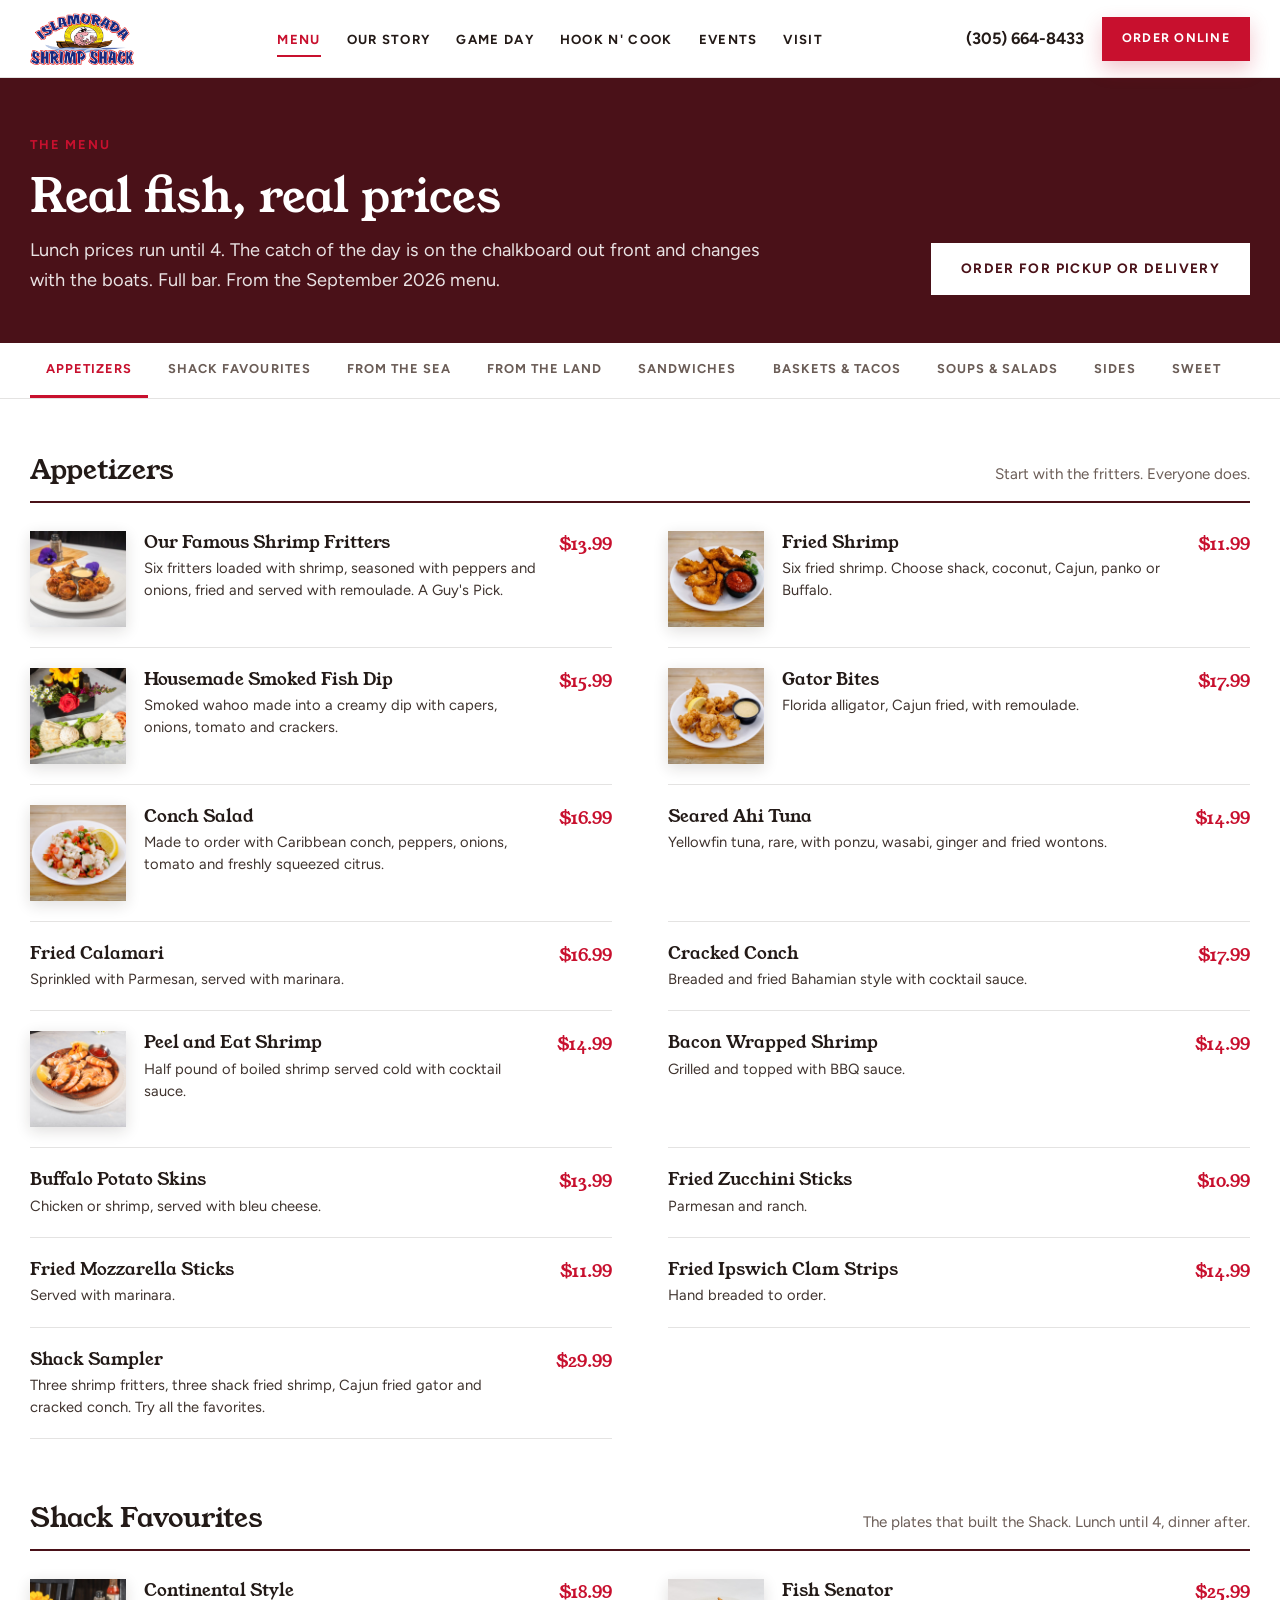
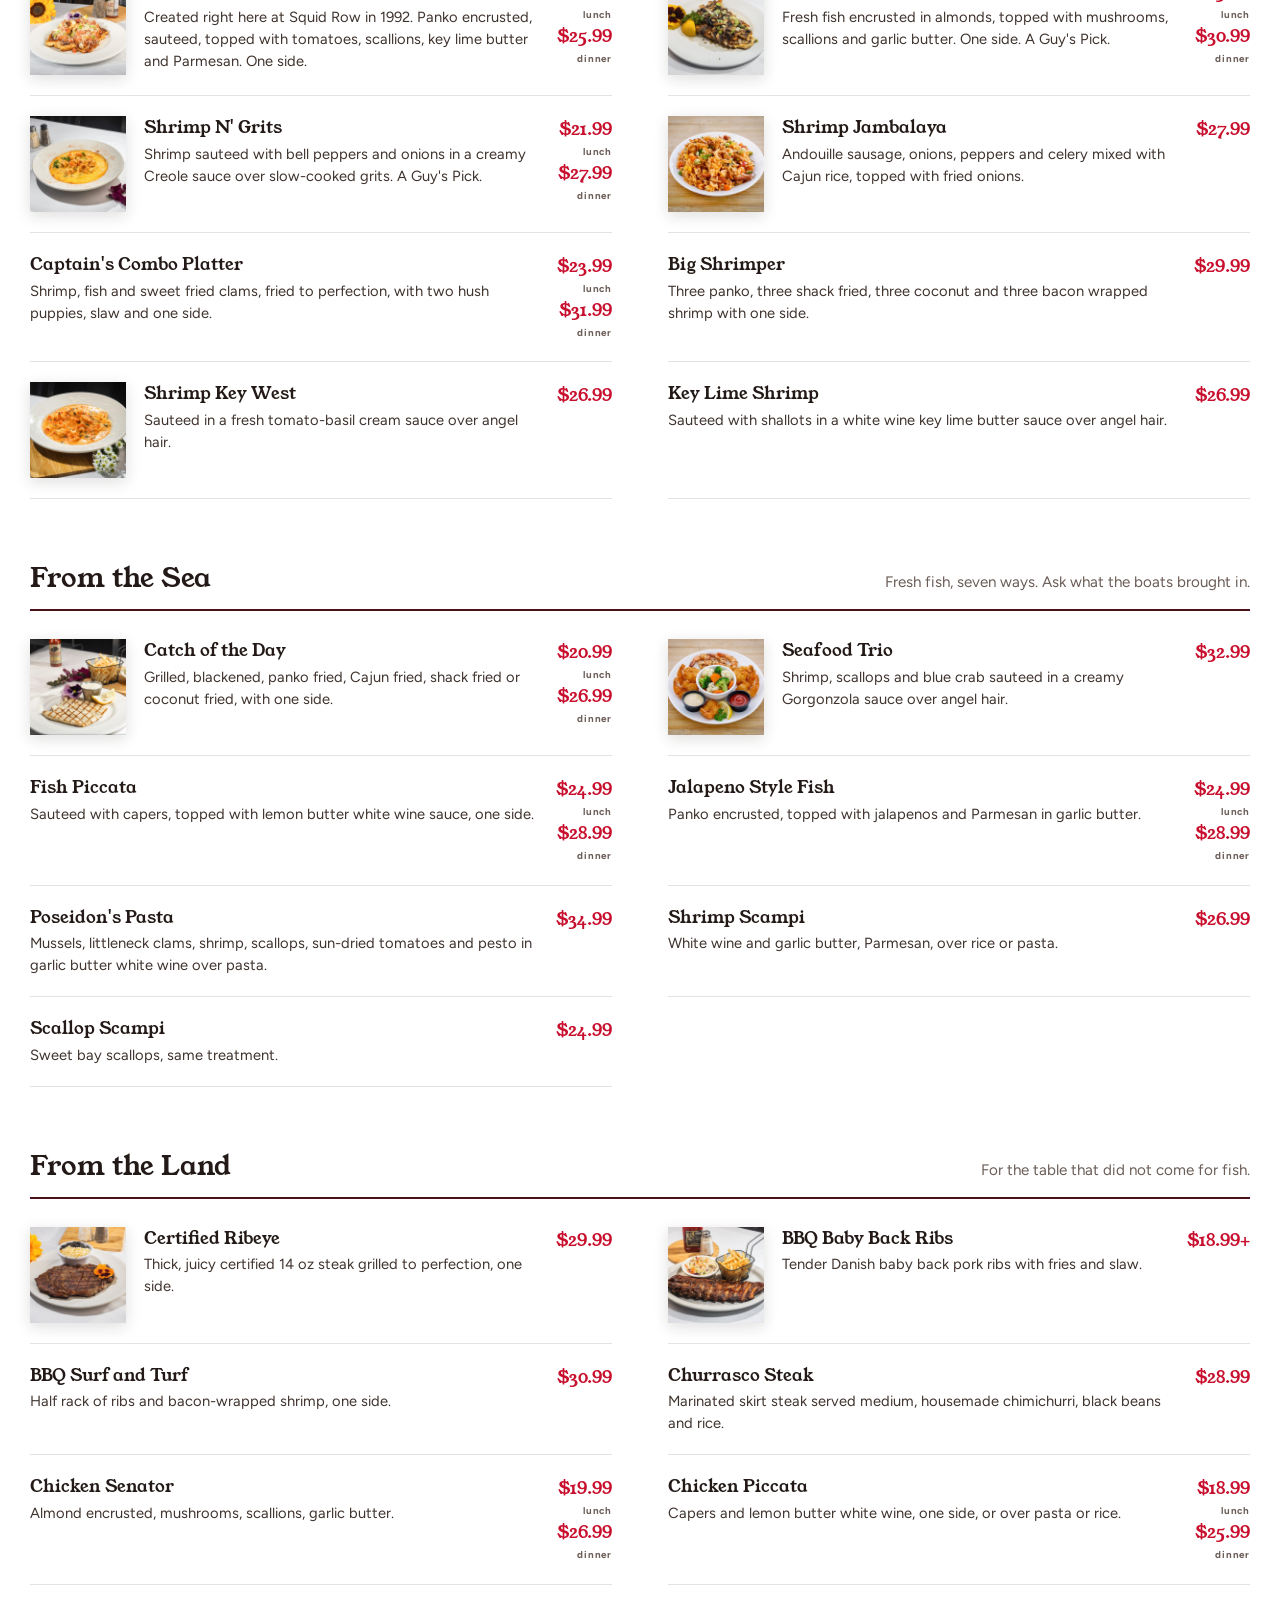
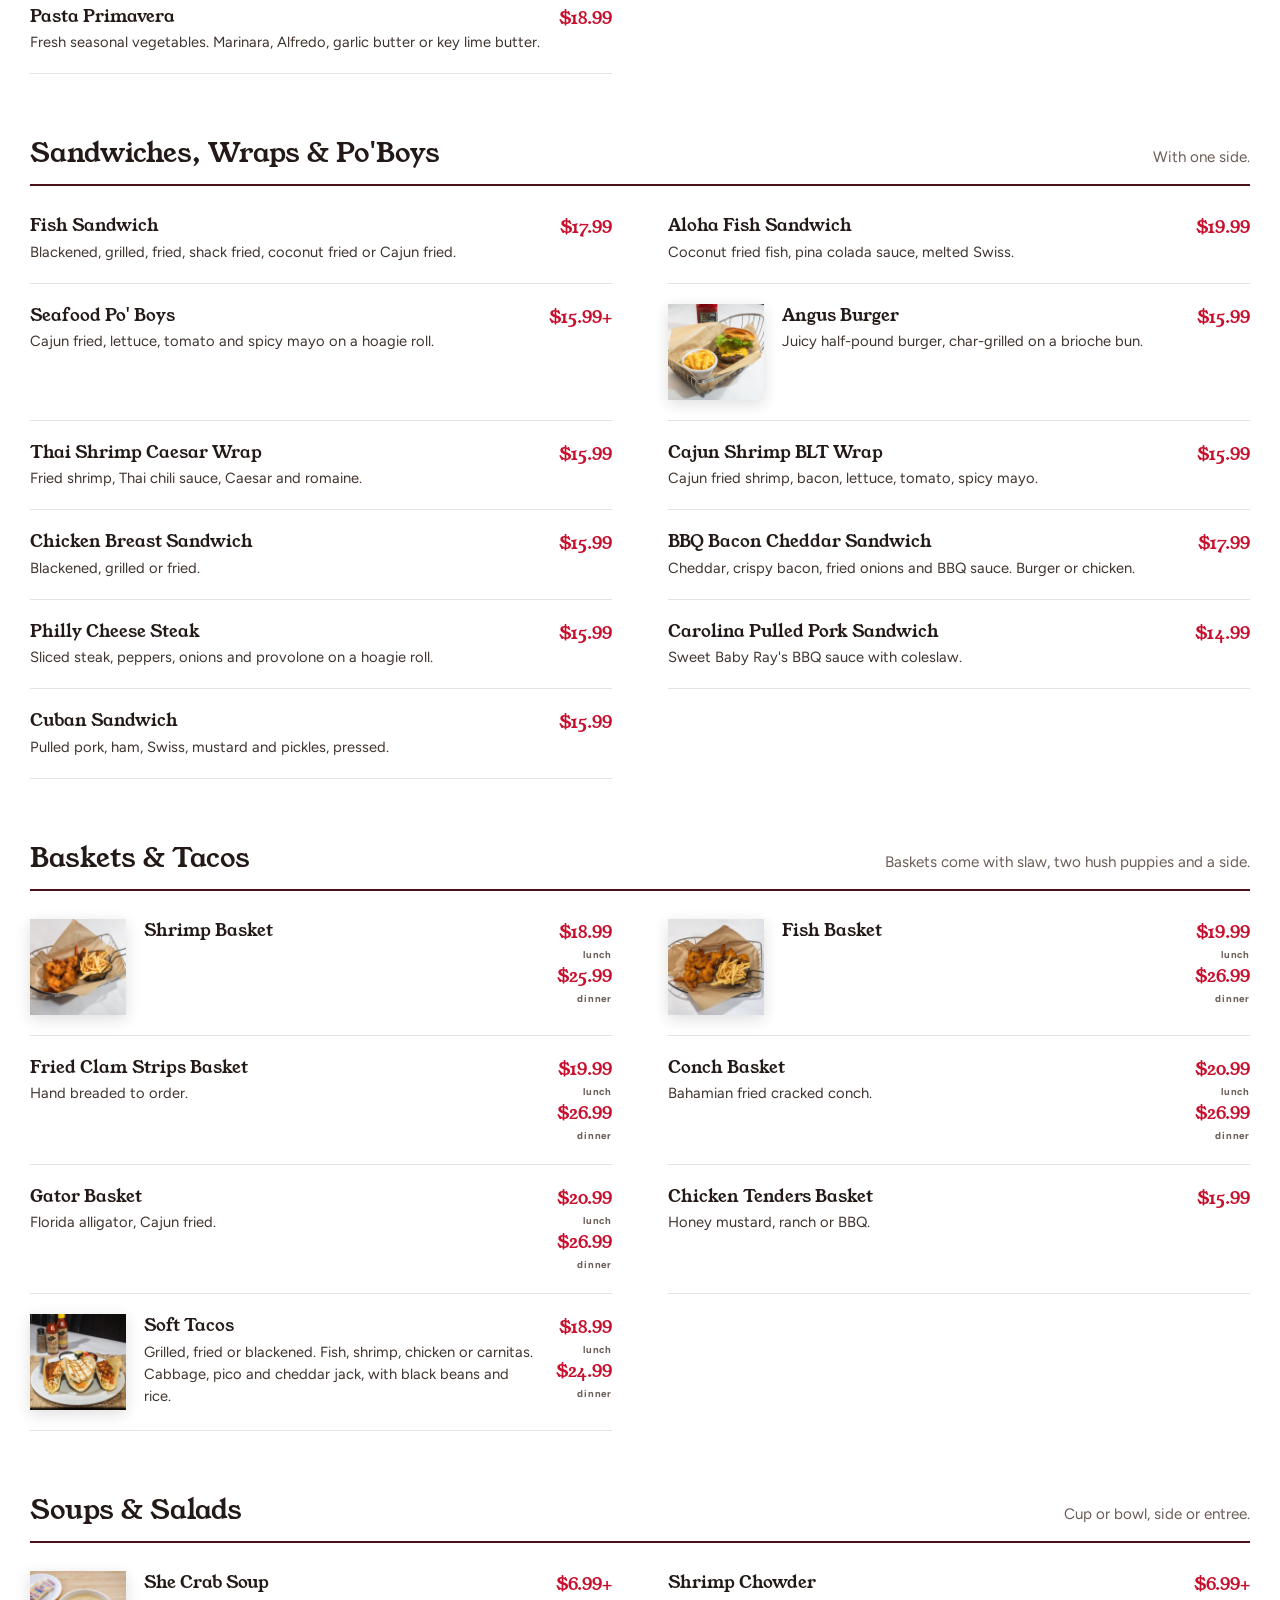
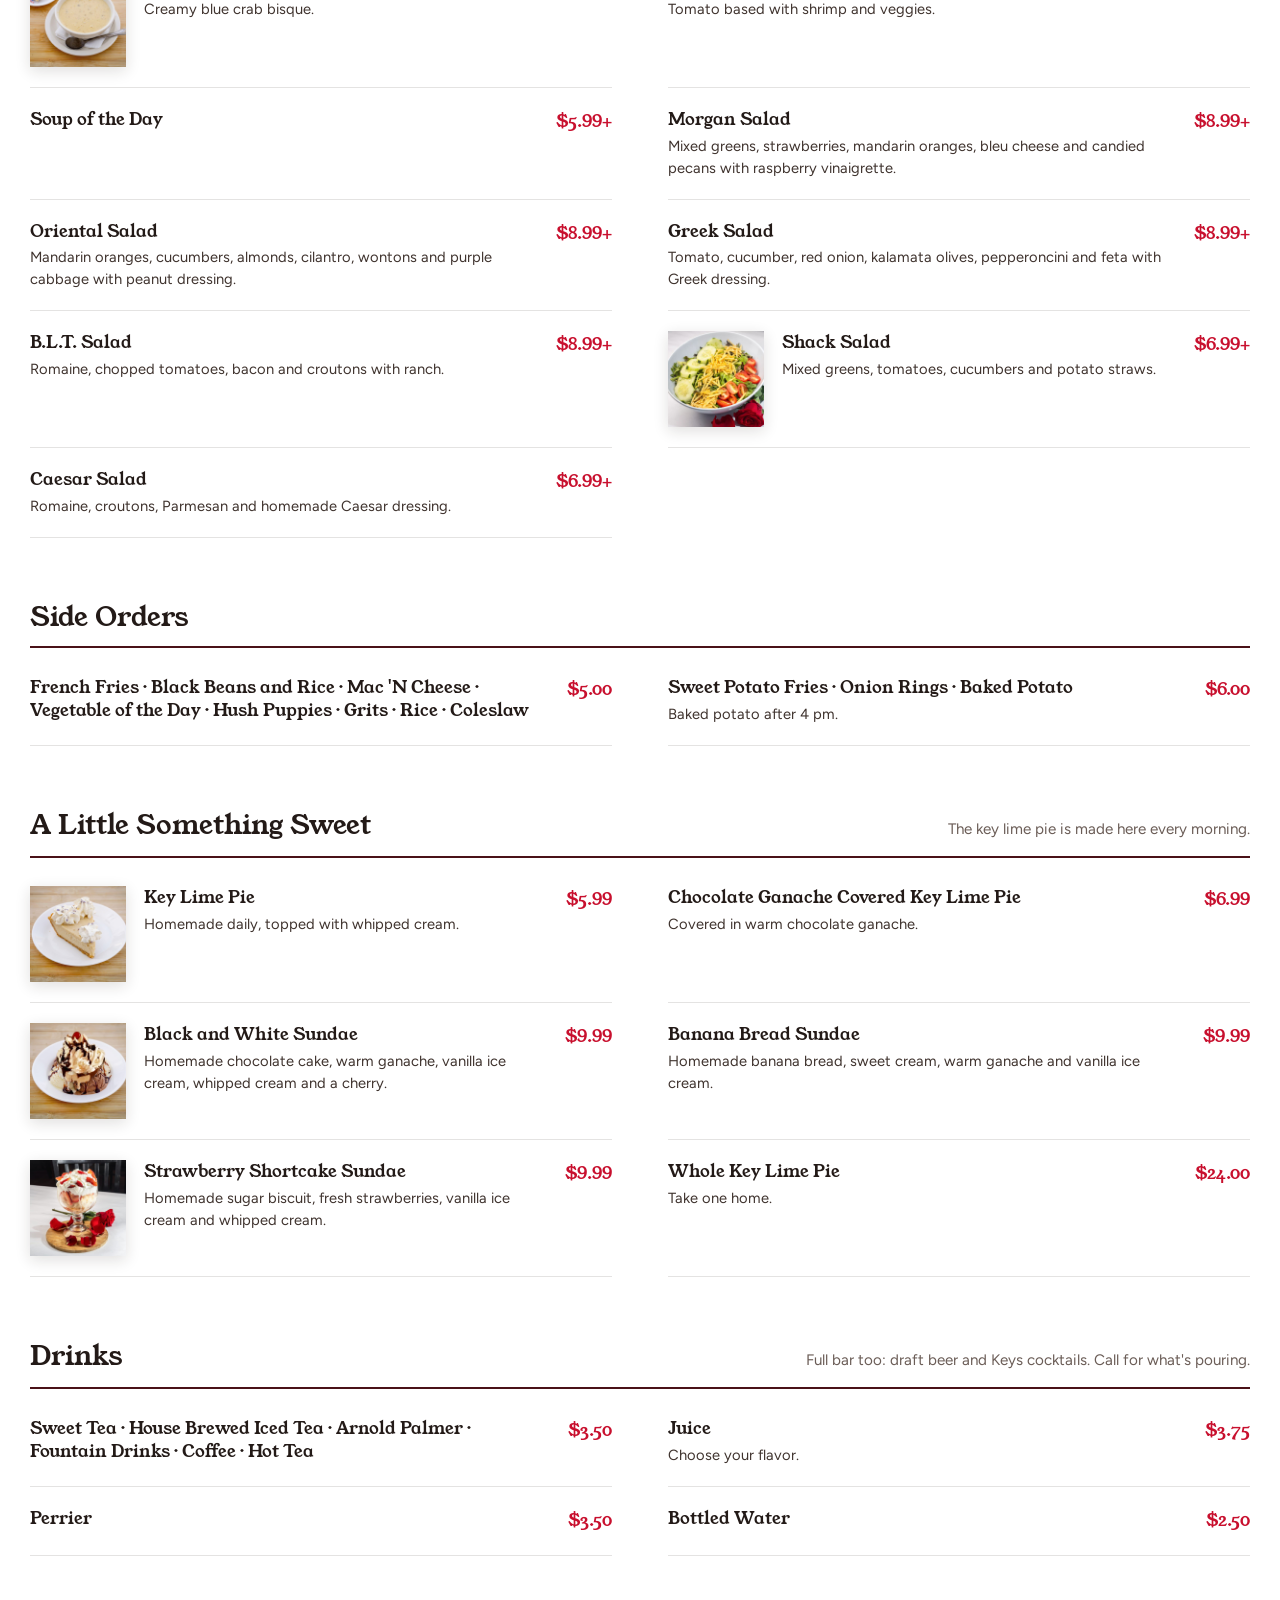
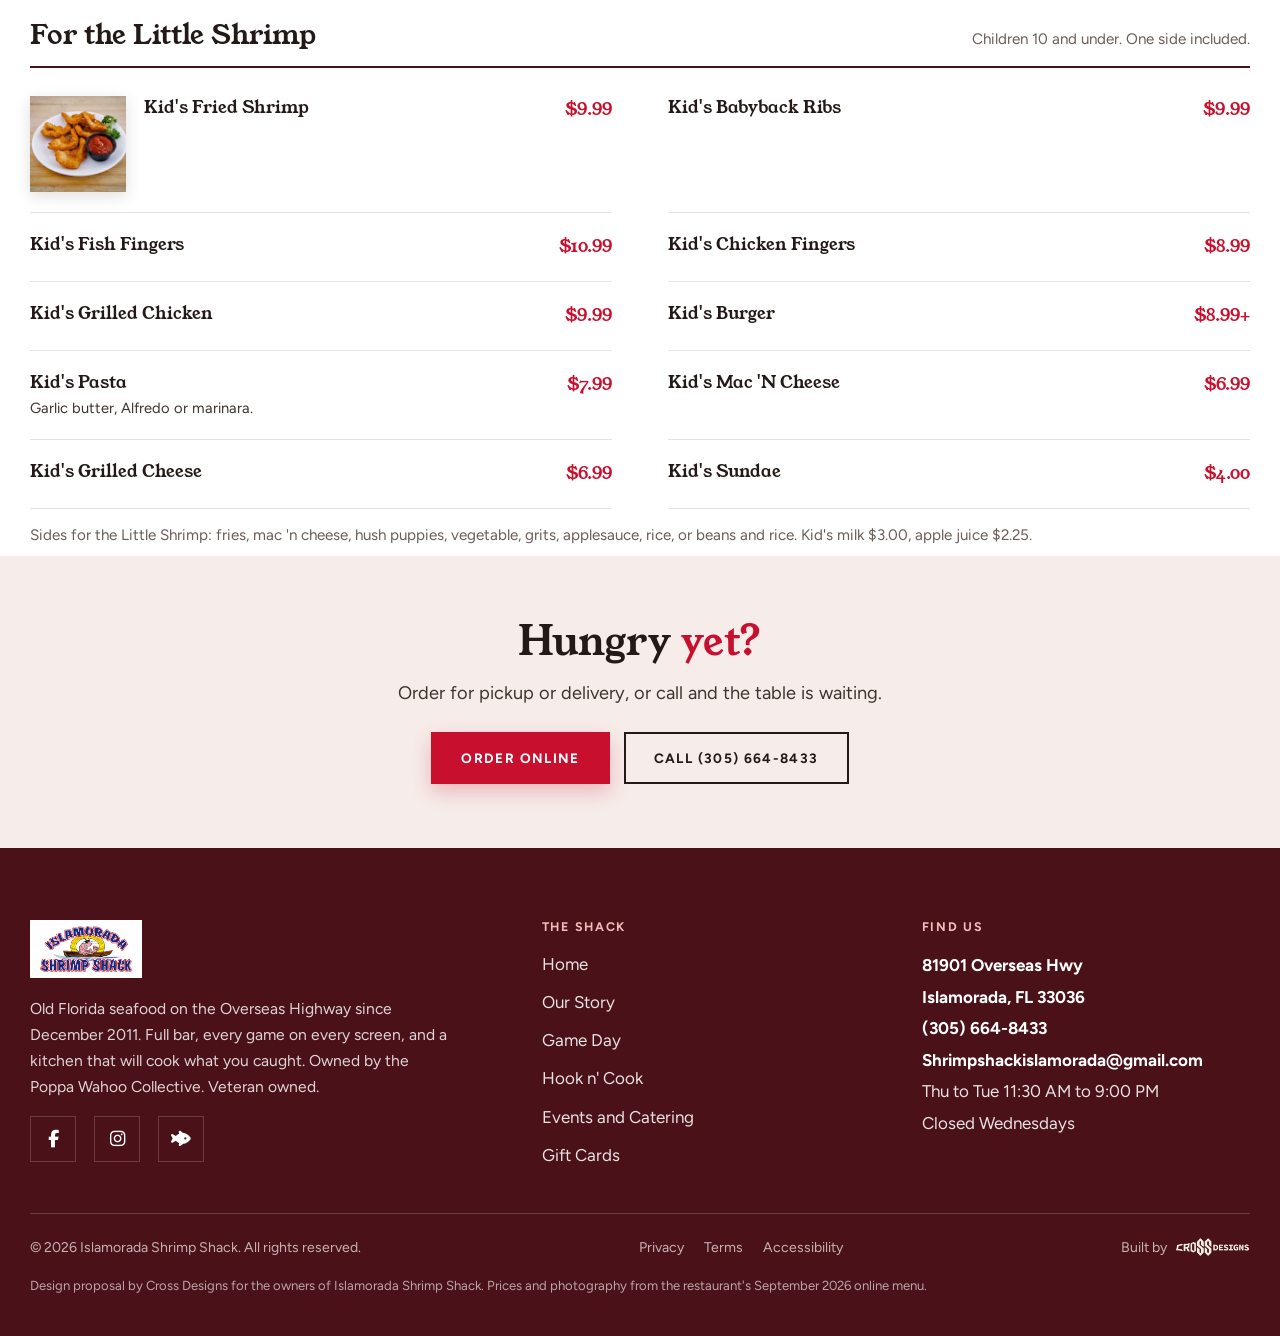
==== menu.html @ fe17ac96 "Pass 3: full menu page with dish photos, food-first home, new type" ====
<!DOCTYPE html>
<html lang="en">
<head>
<meta charset="utf-8">
<meta name="viewport" content="width=device-width, initial-scale=1.0, viewport-fit=cover">
<title>Menu | Islamorada Shrimp Shack | Seafood, Baskets and Key Lime Pie</title>
<meta name="description" content="The full Islamorada Shrimp Shack menu with prices: shrimp fritters, Continental Style, Fish Senator, baskets, sandwiches and homemade key lime pie. (305) 664-8433.">
<meta name="robots" content="noindex, nofollow">
<link rel="canonical" href="https://islamoradashrimpshack.com/menu">
<meta name="theme-color" content="#C8102E">
<meta property="og:type" content="website">
<meta property="og:site_name" content="Islamorada Shrimp Shack">
<meta property="og:title" content="Menu | Islamorada Shrimp Shack">
<meta property="og:description" content="The full Islamorada Shrimp Shack menu with prices: shrimp fritters, Continental Style, Fish Senator, baskets, sandwiches and homemade key lime pie. (305) 664-8433.">
<meta property="og:image" content="https://crossfiber.github.io/ShrimpShack/assets/og-share.jpg">
<meta name="twitter:card" content="summary_large_image">
<link rel="icon" type="image/png" href="assets/favicon.png">
<link rel="preconnect" href="https://fonts.googleapis.com">
<link rel="preconnect" href="https://fonts.gstatic.com" crossorigin>
<link href="https://fonts.googleapis.com/css2?family=Young+Serif&family=Figtree:ital,wght@0,400;0,500;0,600;0,700;1,400&display=swap" rel="stylesheet">
<link rel="stylesheet" href="https://cdnjs.cloudflare.com/ajax/libs/font-awesome/6.5.2/css/all.min.css">
<link rel="stylesheet" href="styles.css">
<script type="application/ld+json">
{
  "@context": "https://schema.org",
  "@type": "Menu",
  "name": "Islamorada Shrimp Shack Menu",
  "inLanguage": "en",
  "hasMenuSection": [
    { "@type": "MenuSection", "name": "Appetizers", "hasMenuItem": [
      { "@type": "MenuItem", "name": "Our Famous Shrimp Fritters", "offers": { "@type": "Offer", "price": "13.99", "priceCurrency": "USD" } },
      { "@type": "MenuItem", "name": "Conch Salad", "offers": { "@type": "Offer", "price": "16.99", "priceCurrency": "USD" } },
      { "@type": "MenuItem", "name": "Cracked Conch", "offers": { "@type": "Offer", "price": "17.99", "priceCurrency": "USD" } },
      { "@type": "MenuItem", "name": "Gator Bites", "offers": { "@type": "Offer", "price": "17.99", "priceCurrency": "USD" } },
      { "@type": "MenuItem", "name": "Housemade Smoked Fish Dip", "offers": { "@type": "Offer", "price": "15.99", "priceCurrency": "USD" } }
    ]},
    { "@type": "MenuSection", "name": "Shack Favourites", "hasMenuItem": [
      { "@type": "MenuItem", "name": "Continental Style", "description": "Created at Squid Row in 1992", "offers": { "@type": "Offer", "price": "18.99", "priceCurrency": "USD" } },
      { "@type": "MenuItem", "name": "Fish Senator", "offers": { "@type": "Offer", "price": "25.99", "priceCurrency": "USD" } },
      { "@type": "MenuItem", "name": "Shrimp N' Grits", "offers": { "@type": "Offer", "price": "21.99", "priceCurrency": "USD" } },
      { "@type": "MenuItem", "name": "Shrimp Jambalaya", "offers": { "@type": "Offer", "price": "27.99", "priceCurrency": "USD" } }
    ]},
    { "@type": "MenuSection", "name": "From the Sea", "hasMenuItem": [
      { "@type": "MenuItem", "name": "Catch of the Day", "offers": { "@type": "Offer", "price": "20.99", "priceCurrency": "USD" } },
      { "@type": "MenuItem", "name": "Seafood Trio", "offers": { "@type": "Offer", "price": "32.99", "priceCurrency": "USD" } },
      { "@type": "MenuItem", "name": "Poseidon's Pasta", "offers": { "@type": "Offer", "price": "34.99", "priceCurrency": "USD" } }
    ]},
    { "@type": "MenuSection", "name": "A Little Something Sweet", "hasMenuItem": [
      { "@type": "MenuItem", "name": "Key Lime Pie", "offers": { "@type": "Offer", "price": "5.99", "priceCurrency": "USD" } }
    ]}
  ]
}
</script>
</head>
<body class="menu-page">
<a class="skip-link" href="#main">Skip to content</a>

<nav class="nav" aria-label="Primary">
  <div class="container">
    <a class="brand" href="index.html" aria-label="Islamorada Shrimp Shack home"><img src="assets/logo-nav.png" alt="Islamorada Shrimp Shack" width="720" height="359"></a>
    <ul class="nav-links">
      <li><a href="menu.html" aria-current="page">Menu</a></li>
      <li><a href="index.html#story">Our Story</a></li>
      <li><a href="index.html#gameday">Game Day</a></li>
      <li><a href="index.html#hook">Hook n' Cook</a></li>
      <li><a href="index.html#events">Events</a></li>
      <li><a href="index.html#visit">Visit</a></li>
    </ul>
    <div class="nav-right">
      <a class="tel" href="tel:+13056648433">(305) 664-8433</a>
      <a class="btn btn-red btn-sm" href="https://islamoradashrimpshack.com/menu" target="_blank" rel="noopener">Order Online</a>
      <button class="hamburger" id="hamburger" aria-label="Open menu" aria-expanded="false" aria-controls="navDrawer"><i class="fa-solid fa-bars"></i></button>
    </div>
  </div>
</nav>
<div class="overlay" id="navOverlay"></div>
<aside class="drawer" id="navDrawer" aria-hidden="true" aria-label="Menu">
  <div class="drawer-head">
    <img src="assets/logo-nav.png" alt="Islamorada Shrimp Shack" width="720" height="359">
    <button class="drawer-close" id="drawerClose" aria-label="Close menu"><i class="fa-solid fa-xmark"></i></button>
  </div>
  <ul class="drawer-links">
    <li><a href="index.html">Home</a></li>
    <li><a href="#appetizers">Appetizers</a></li>
    <li><a href="#favourites">Shack Favourites</a></li>
    <li><a href="#sea">From the Sea</a></li>
    <li><a href="#baskets">Baskets and Tacos</a></li>
    <li><a href="#sweet">Something Sweet</a></li>
    <li><a href="#kids">For the Little Shrimp</a></li>
  </ul>
  <div class="drawer-foot">
    <a class="btn btn-white" href="tel:+13056648433"><i class="fa-solid fa-phone-volume" aria-hidden="true"></i>(305) 664-8433</a>
    <a class="btn btn-red" href="https://islamoradashrimpshack.com/menu" target="_blank" rel="noopener">Order Online</a>
    <p>81901 Overseas Hwy, Islamorada. Open 11:30 to 9, closed Wednesdays.</p>
  </div>
</aside>

<header class="menu-hero">
  <div class="container menu-hero-row">
    <div>
      <p class="kicker">The menu</p>
      <h1 style="font-size:clamp(2rem,3.6vw,3rem)">Real fish, real prices</h1>
      <p class="lede" style="margin:12px 0 0">Lunch prices run until 4. The catch of the day is on the chalkboard out front and changes with the boats. Full bar. From the September 2026 menu.</p>
    </div>
    <a class="btn btn-white" href="https://islamoradashrimpshack.com/menu" target="_blank" rel="noopener">Order for Pickup or Delivery</a>
  </div>
</header>

<div class="catbar" id="catbar" aria-label="Menu categories">
  <div class="container catbar-inner">
    <a href="#appetizers">Appetizers</a>
    <a href="#favourites">Shack Favourites</a>
    <a href="#sea">From the Sea</a>
    <a href="#land">From the Land</a>
    <a href="#sandwiches">Sandwiches</a>
    <a href="#baskets">Baskets &amp; Tacos</a>
    <a href="#soups">Soups &amp; Salads</a>
    <a href="#sides">Sides</a>
    <a href="#sweet">Sweet</a>
    <a href="#drinks">Drinks</a>
    <a href="#kids">Little Shrimp</a>
  </div>
</div>

<main id="main" tabindex="-1">

<section class="mcat" id="appetizers">
  <div class="container">
    <div class="mcat-head"><h2>Appetizers</h2><p>Start with the fritters. Everyone does.</p></div>
    <div class="mitems grid-guard">
      <div class="mitem"><img src="assets/dish/shrimp-fritters.jpg" alt="Our Famous Shrimp Fritters" width="800" height="800" loading="lazy"><div><h3>Our Famous Shrimp Fritters</h3><p>Six fritters loaded with shrimp, seasoned with peppers and onions, fried and served with remoulade. A Guy's Pick.</p></div><span class="mprice">$13.99</span></div>
      <div class="mitem"><img src="assets/dish/fried-shrimp.jpg" alt="Fried Shrimp" width="800" height="800" loading="lazy"><div><h3>Fried Shrimp</h3><p>Six fried shrimp. Choose shack, coconut, Cajun, panko or Buffalo.</p></div><span class="mprice">$11.99</span></div>
      <div class="mitem"><img src="assets/dish/smoked-fish-dip.jpg" alt="Housemade Smoked Fish Dip" width="800" height="800" loading="lazy"><div><h3>Housemade Smoked Fish Dip</h3><p>Smoked wahoo made into a creamy dip with capers, onions, tomato and crackers.</p></div><span class="mprice">$15.99</span></div>
      <div class="mitem"><img src="assets/dish/gator-bites.jpg" alt="Gator Bites" width="800" height="800" loading="lazy"><div><h3>Gator Bites</h3><p>Florida alligator, Cajun fried, with remoulade.</p></div><span class="mprice">$17.99</span></div>
      <div class="mitem"><img src="assets/dish/conch-salad.jpg" alt="Conch Salad" width="800" height="800" loading="lazy"><div><h3>Conch Salad</h3><p>Made to order with Caribbean conch, peppers, onions, tomato and freshly squeezed citrus.</p></div><span class="mprice">$16.99</span></div>
      <div class="mitem noimg"><div><h3>Seared Ahi Tuna</h3><p>Yellowfin tuna, rare, with ponzu, wasabi, ginger and fried wontons.</p></div><span class="mprice">$14.99</span></div>
      <div class="mitem noimg"><div><h3>Fried Calamari</h3><p>Sprinkled with Parmesan, served with marinara.</p></div><span class="mprice">$16.99</span></div>
      <div class="mitem noimg"><div><h3>Cracked Conch</h3><p>Breaded and fried Bahamian style with cocktail sauce.</p></div><span class="mprice">$17.99</span></div>
      <div class="mitem"><img src="assets/dish/peel-eat-shrimp.jpg" alt="Peel and Eat Shrimp" width="800" height="800" loading="lazy"><div><h3>Peel and Eat Shrimp</h3><p>Half pound of boiled shrimp served cold with cocktail sauce.</p></div><span class="mprice">$14.99</span></div>
      <div class="mitem noimg"><div><h3>Bacon Wrapped Shrimp</h3><p>Grilled and topped with BBQ sauce.</p></div><span class="mprice">$14.99</span></div>
      <div class="mitem noimg"><div><h3>Buffalo Potato Skins</h3><p>Chicken or shrimp, served with bleu cheese.</p></div><span class="mprice">$13.99</span></div>
      <div class="mitem noimg"><div><h3>Fried Zucchini Sticks</h3><p>Parmesan and ranch.</p></div><span class="mprice">$10.99</span></div>
      <div class="mitem noimg"><div><h3>Fried Mozzarella Sticks</h3><p>Served with marinara.</p></div><span class="mprice">$11.99</span></div>
      <div class="mitem noimg"><div><h3>Fried Ipswich Clam Strips</h3><p>Hand breaded to order.</p></div><span class="mprice">$14.99</span></div>
      <div class="mitem noimg"><div><h3>Shack Sampler</h3><p>Three shrimp fritters, three shack fried shrimp, Cajun fried gator and cracked conch. Try all the favorites.</p></div><span class="mprice">$29.99</span></div>
    </div>
  </div>
</section>

<section class="mcat" id="favourites">
  <div class="container">
    <div class="mcat-head"><h2>Shack Favourites</h2><p>The plates that built the Shack. Lunch until 4, dinner after.</p></div>
    <div class="mitems grid-guard">
      <div class="mitem"><img src="assets/dish/continental.jpg" alt="Continental Style" width="800" height="800" loading="lazy"><div><h3>Continental Style</h3><p>Created right here at Squid Row in 1992. Panko encrusted, sauteed, topped with tomatoes, scallions, key lime butter and Parmesan. One side.</p></div><span class="mprice">$18.99<small>lunch</small>$25.99<small>dinner</small></span></div>
      <div class="mitem"><img src="assets/dish/fish-senator.jpg" alt="Fish Senator" width="800" height="800" loading="lazy"><div><h3>Fish Senator</h3><p>Fresh fish encrusted in almonds, topped with mushrooms, scallions and garlic butter. One side. A Guy's Pick.</p></div><span class="mprice">$25.99<small>lunch</small>$30.99<small>dinner</small></span></div>
      <div class="mitem"><img src="assets/dish/shrimp-grits.jpg" alt="Shrimp N' Grits" width="800" height="800" loading="lazy"><div><h3>Shrimp N' Grits</h3><p>Shrimp sauteed with bell peppers and onions in a creamy Creole sauce over slow-cooked grits. A Guy's Pick.</p></div><span class="mprice">$21.99<small>lunch</small>$27.99<small>dinner</small></span></div>
      <div class="mitem"><img src="assets/dish/jambalaya.jpg" alt="Shrimp Jambalaya" width="800" height="800" loading="lazy"><div><h3>Shrimp Jambalaya</h3><p>Andouille sausage, onions, peppers and celery mixed with Cajun rice, topped with fried onions.</p></div><span class="mprice">$27.99</span></div>
      <div class="mitem noimg"><div><h3>Captain's Combo Platter</h3><p>Shrimp, fish and sweet fried clams, fried to perfection, with two hush puppies, slaw and one side.</p></div><span class="mprice">$23.99<small>lunch</small>$31.99<small>dinner</small></span></div>
      <div class="mitem noimg"><div><h3>Big Shrimper</h3><p>Three panko, three shack fried, three coconut and three bacon wrapped shrimp with one side.</p></div><span class="mprice">$29.99</span></div>
      <div class="mitem"><img src="assets/dish/shrimp-key-west.jpg" alt="Shrimp Key West" width="800" height="800" loading="lazy"><div><h3>Shrimp Key West</h3><p>Sauteed in a fresh tomato-basil cream sauce over angel hair.</p></div><span class="mprice">$26.99</span></div>
      <div class="mitem noimg"><div><h3>Key Lime Shrimp</h3><p>Sauteed with shallots in a white wine key lime butter sauce over angel hair.</p></div><span class="mprice">$26.99</span></div>
    </div>
  </div>
</section>

<section class="mcat" id="sea">
  <div class="container">
    <div class="mcat-head"><h2>From the Sea</h2><p>Fresh fish, seven ways. Ask what the boats brought in.</p></div>
    <div class="mitems grid-guard">
      <div class="mitem"><img src="assets/dish/grilled-fish-fries.jpg" alt="Catch of the Day, grilled" width="800" height="800" loading="lazy"><div><h3>Catch of the Day</h3><p>Grilled, blackened, panko fried, Cajun fried, shack fried or coconut fried, with one side.</p></div><span class="mprice">$20.99<small>lunch</small>$26.99<small>dinner</small></span></div>
      <div class="mitem"><img src="assets/dish/seafood-trio.jpg" alt="Seafood Trio" width="800" height="800" loading="lazy"><div><h3>Seafood Trio</h3><p>Shrimp, scallops and blue crab sauteed in a creamy Gorgonzola sauce over angel hair.</p></div><span class="mprice">$32.99</span></div>
      <div class="mitem noimg"><div><h3>Fish Piccata</h3><p>Sauteed with capers, topped with lemon butter white wine sauce, one side.</p></div><span class="mprice">$24.99<small>lunch</small>$28.99<small>dinner</small></span></div>
      <div class="mitem noimg"><div><h3>Jalapeno Style Fish</h3><p>Panko encrusted, topped with jalapenos and Parmesan in garlic butter.</p></div><span class="mprice">$24.99<small>lunch</small>$28.99<small>dinner</small></span></div>
      <div class="mitem noimg"><div><h3>Poseidon's Pasta</h3><p>Mussels, littleneck clams, shrimp, scallops, sun-dried tomatoes and pesto in garlic butter white wine over pasta.</p></div><span class="mprice">$34.99</span></div>
      <div class="mitem noimg"><div><h3>Shrimp Scampi</h3><p>White wine and garlic butter, Parmesan, over rice or pasta.</p></div><span class="mprice">$26.99</span></div>
      <div class="mitem noimg"><div><h3>Scallop Scampi</h3><p>Sweet bay scallops, same treatment.</p></div><span class="mprice">$24.99</span></div>
    </div>
  </div>
</section>

<section class="mcat" id="land">
  <div class="container">
    <div class="mcat-head"><h2>From the Land</h2><p>For the table that did not come for fish.</p></div>
    <div class="mitems grid-guard">
      <div class="mitem"><img src="assets/dish/ribeye.jpg" alt="Certified Ribeye" width="800" height="800" loading="lazy"><div><h3>Certified Ribeye</h3><p>Thick, juicy certified 14 oz steak grilled to perfection, one side.</p></div><span class="mprice">$29.99</span></div>
      <div class="mitem"><img src="assets/dish/bbq-ribs.jpg" alt="BBQ Baby Back Ribs" width="800" height="800" loading="lazy"><div><h3>BBQ Baby Back Ribs</h3><p>Tender Danish baby back pork ribs with fries and slaw.</p></div><span class="mprice">$18.99+</span></div>
      <div class="mitem noimg"><div><h3>BBQ Surf and Turf</h3><p>Half rack of ribs and bacon-wrapped shrimp, one side.</p></div><span class="mprice">$30.99</span></div>
      <div class="mitem noimg"><div><h3>Churrasco Steak</h3><p>Marinated skirt steak served medium, housemade chimichurri, black beans and rice.</p></div><span class="mprice">$28.99</span></div>
      <div class="mitem noimg"><div><h3>Chicken Senator</h3><p>Almond encrusted, mushrooms, scallions, garlic butter.</p></div><span class="mprice">$19.99<small>lunch</small>$26.99<small>dinner</small></span></div>
      <div class="mitem noimg"><div><h3>Chicken Piccata</h3><p>Capers and lemon butter white wine, one side, or over pasta or rice.</p></div><span class="mprice">$18.99<small>lunch</small>$25.99<small>dinner</small></span></div>
      <div class="mitem noimg"><div><h3>Pasta Primavera</h3><p>Fresh seasonal vegetables. Marinara, Alfredo, garlic butter or key lime butter.</p></div><span class="mprice">$18.99</span></div>
    </div>
  </div>
</section>

<section class="mcat" id="sandwiches">
  <div class="container">
    <div class="mcat-head"><h2>Sandwiches, Wraps &amp; Po'Boys</h2><p>With one side.</p></div>
    <div class="mitems grid-guard">
      <div class="mitem noimg"><div><h3>Fish Sandwich</h3><p>Blackened, grilled, fried, shack fried, coconut fried or Cajun fried.</p></div><span class="mprice">$17.99</span></div>
      <div class="mitem noimg"><div><h3>Aloha Fish Sandwich</h3><p>Coconut fried fish, pina colada sauce, melted Swiss.</p></div><span class="mprice">$19.99</span></div>
      <div class="mitem noimg"><div><h3>Seafood Po' Boys</h3><p>Cajun fried, lettuce, tomato and spicy mayo on a hoagie roll.</p></div><span class="mprice">$15.99+</span></div>
      <div class="mitem"><img src="assets/dish/angus-burger.jpg" alt="Angus Burger" width="800" height="800" loading="lazy"><div><h3>Angus Burger</h3><p>Juicy half-pound burger, char-grilled on a brioche bun.</p></div><span class="mprice">$15.99</span></div>
      <div class="mitem noimg"><div><h3>Thai Shrimp Caesar Wrap</h3><p>Fried shrimp, Thai chili sauce, Caesar and romaine.</p></div><span class="mprice">$15.99</span></div>
      <div class="mitem noimg"><div><h3>Cajun Shrimp BLT Wrap</h3><p>Cajun fried shrimp, bacon, lettuce, tomato, spicy mayo.</p></div><span class="mprice">$15.99</span></div>
      <div class="mitem noimg"><div><h3>Chicken Breast Sandwich</h3><p>Blackened, grilled or fried.</p></div><span class="mprice">$15.99</span></div>
      <div class="mitem noimg"><div><h3>BBQ Bacon Cheddar Sandwich</h3><p>Cheddar, crispy bacon, fried onions and BBQ sauce. Burger or chicken.</p></div><span class="mprice">$17.99</span></div>
      <div class="mitem noimg"><div><h3>Philly Cheese Steak</h3><p>Sliced steak, peppers, onions and provolone on a hoagie roll.</p></div><span class="mprice">$15.99</span></div>
      <div class="mitem noimg"><div><h3>Carolina Pulled Pork Sandwich</h3><p>Sweet Baby Ray's BBQ sauce with coleslaw.</p></div><span class="mprice">$14.99</span></div>
      <div class="mitem noimg"><div><h3>Cuban Sandwich</h3><p>Pulled pork, ham, Swiss, mustard and pickles, pressed.</p></div><span class="mprice">$15.99</span></div>
    </div>
  </div>
</section>

<section class="mcat" id="baskets">
  <div class="container">
    <div class="mcat-head"><h2>Baskets &amp; Tacos</h2><p>Baskets come with slaw, two hush puppies and a side.</p></div>
    <div class="mitems grid-guard">
      <div class="mitem"><img src="assets/dish/shrimp-basket.jpg" alt="Shrimp Basket" width="800" height="800" loading="lazy"><div><h3>Shrimp Basket</h3></div><span class="mprice">$18.99<small>lunch</small>$25.99<small>dinner</small></span></div>
      <div class="mitem"><img src="assets/dish/fried-basket-gallery.jpg" alt="Fish Basket" width="800" height="800" loading="lazy"><div><h3>Fish Basket</h3></div><span class="mprice">$19.99<small>lunch</small>$26.99<small>dinner</small></span></div>
      <div class="mitem noimg"><div><h3>Fried Clam Strips Basket</h3><p>Hand breaded to order.</p></div><span class="mprice">$19.99<small>lunch</small>$26.99<small>dinner</small></span></div>
      <div class="mitem noimg"><div><h3>Conch Basket</h3><p>Bahamian fried cracked conch.</p></div><span class="mprice">$20.99<small>lunch</small>$26.99<small>dinner</small></span></div>
      <div class="mitem noimg"><div><h3>Gator Basket</h3><p>Florida alligator, Cajun fried.</p></div><span class="mprice">$20.99<small>lunch</small>$26.99<small>dinner</small></span></div>
      <div class="mitem noimg"><div><h3>Chicken Tenders Basket</h3><p>Honey mustard, ranch or BBQ.</p></div><span class="mprice">$15.99</span></div>
      <div class="mitem"><img src="assets/dish/soft-tacos.jpg" alt="Soft Tacos" width="800" height="800" loading="lazy"><div><h3>Soft Tacos</h3><p>Grilled, fried or blackened. Fish, shrimp, chicken or carnitas. Cabbage, pico and cheddar jack, with black beans and rice.</p></div><span class="mprice">$18.99<small>lunch</small>$24.99<small>dinner</small></span></div>
    </div>
  </div>
</section>

<section class="mcat" id="soups">
  <div class="container">
    <div class="mcat-head"><h2>Soups &amp; Salads</h2><p>Cup or bowl, side or entree.</p></div>
    <div class="mitems grid-guard">
      <div class="mitem"><img src="assets/dish/she-crab-soup.jpg" alt="She Crab Soup" width="800" height="800" loading="lazy"><div><h3>She Crab Soup</h3><p>Creamy blue crab bisque.</p></div><span class="mprice">$6.99+</span></div>
      <div class="mitem noimg"><div><h3>Shrimp Chowder</h3><p>Tomato based with shrimp and veggies.</p></div><span class="mprice">$6.99+</span></div>
      <div class="mitem noimg"><div><h3>Soup of the Day</h3></div><span class="mprice">$5.99+</span></div>
      <div class="mitem noimg"><div><h3>Morgan Salad</h3><p>Mixed greens, strawberries, mandarin oranges, bleu cheese and candied pecans with raspberry vinaigrette.</p></div><span class="mprice">$8.99+</span></div>
      <div class="mitem noimg"><div><h3>Oriental Salad</h3><p>Mandarin oranges, cucumbers, almonds, cilantro, wontons and purple cabbage with peanut dressing.</p></div><span class="mprice">$8.99+</span></div>
      <div class="mitem noimg"><div><h3>Greek Salad</h3><p>Tomato, cucumber, red onion, kalamata olives, pepperoncini and feta with Greek dressing.</p></div><span class="mprice">$8.99+</span></div>
      <div class="mitem noimg"><div><h3>B.L.T. Salad</h3><p>Romaine, chopped tomatoes, bacon and croutons with ranch.</p></div><span class="mprice">$8.99+</span></div>
      <div class="mitem"><img src="assets/dish/salad-gallery.jpg" alt="Shack Salad" width="800" height="800" loading="lazy"><div><h3>Shack Salad</h3><p>Mixed greens, tomatoes, cucumbers and potato straws.</p></div><span class="mprice">$6.99+</span></div>
      <div class="mitem noimg"><div><h3>Caesar Salad</h3><p>Romaine, croutons, Parmesan and homemade Caesar dressing.</p></div><span class="mprice">$6.99+</span></div>
    </div>
  </div>
</section>

<section class="mcat" id="sides">
  <div class="container">
    <div class="mcat-head"><h2>Side Orders</h2></div>
    <div class="mitems grid-guard">
      <div class="mitem noimg"><div><h3>French Fries · Black Beans and Rice · Mac 'N Cheese · Vegetable of the Day · Hush Puppies · Grits · Rice · Coleslaw</h3></div><span class="mprice">$5.00</span></div>
      <div class="mitem noimg"><div><h3>Sweet Potato Fries · Onion Rings · Baked Potato</h3><p>Baked potato after 4 pm.</p></div><span class="mprice">$6.00</span></div>
    </div>
  </div>
</section>

<section class="mcat" id="sweet">
  <div class="container">
    <div class="mcat-head"><h2>A Little Something Sweet</h2><p>The key lime pie is made here every morning.</p></div>
    <div class="mitems grid-guard">
      <div class="mitem"><img src="assets/dish/key-lime-pie.jpg" alt="Key Lime Pie" width="800" height="800" loading="lazy"><div><h3>Key Lime Pie</h3><p>Homemade daily, topped with whipped cream.</p></div><span class="mprice">$5.99</span></div>
      <div class="mitem noimg"><div><h3>Chocolate Ganache Covered Key Lime Pie</h3><p>Covered in warm chocolate ganache.</p></div><span class="mprice">$6.99</span></div>
      <div class="mitem"><img src="assets/dish/black-white-sundae.jpg" alt="Black and White Sundae" width="800" height="800" loading="lazy"><div><h3>Black and White Sundae</h3><p>Homemade chocolate cake, warm ganache, vanilla ice cream, whipped cream and a cherry.</p></div><span class="mprice">$9.99</span></div>
      <div class="mitem noimg"><div><h3>Banana Bread Sundae</h3><p>Homemade banana bread, sweet cream, warm ganache and vanilla ice cream.</p></div><span class="mprice">$9.99</span></div>
      <div class="mitem"><img src="assets/dish/strawberry-shortcake.jpg" alt="Strawberry Shortcake Sundae" width="800" height="800" loading="lazy"><div><h3>Strawberry Shortcake Sundae</h3><p>Homemade sugar biscuit, fresh strawberries, vanilla ice cream and whipped cream.</p></div><span class="mprice">$9.99</span></div>
      <div class="mitem noimg"><div><h3>Whole Key Lime Pie</h3><p>Take one home.</p></div><span class="mprice">$24.00</span></div>
    </div>
  </div>
</section>

<section class="mcat" id="drinks">
  <div class="container">
    <div class="mcat-head"><h2>Drinks</h2><p>Full bar too: draft beer and Keys cocktails. Call for what's pouring.</p></div>
    <div class="mitems grid-guard">
      <div class="mitem noimg"><div><h3>Sweet Tea · House Brewed Iced Tea · Arnold Palmer · Fountain Drinks · Coffee · Hot Tea</h3></div><span class="mprice">$3.50</span></div>
      <div class="mitem noimg"><div><h3>Juice</h3><p>Choose your flavor.</p></div><span class="mprice">$3.75</span></div>
      <div class="mitem noimg"><div><h3>Perrier</h3></div><span class="mprice">$3.50</span></div>
      <div class="mitem noimg"><div><h3>Bottled Water</h3></div><span class="mprice">$2.50</span></div>
    </div>
  </div>
</section>

<section class="mcat" id="kids">
  <div class="container">
    <div class="mcat-head"><h2>For the Little Shrimp</h2><p>Children 10 and under. One side included.</p></div>
    <div class="mitems grid-guard">
      <div class="mitem"><img src="assets/dish/kids-fried-shrimp.jpg" alt="Kid's Fried Shrimp" width="800" height="800" loading="lazy"><div><h3>Kid's Fried Shrimp</h3></div><span class="mprice">$9.99</span></div>
      <div class="mitem noimg"><div><h3>Kid's Babyback Ribs</h3></div><span class="mprice">$9.99</span></div>
      <div class="mitem noimg"><div><h3>Kid's Fish Fingers</h3></div><span class="mprice">$10.99</span></div>
      <div class="mitem noimg"><div><h3>Kid's Chicken Fingers</h3></div><span class="mprice">$8.99</span></div>
      <div class="mitem noimg"><div><h3>Kid's Grilled Chicken</h3></div><span class="mprice">$9.99</span></div>
      <div class="mitem noimg"><div><h3>Kid's Burger</h3></div><span class="mprice">$8.99+</span></div>
      <div class="mitem noimg"><div><h3>Kid's Pasta</h3><p>Garlic butter, Alfredo or marinara.</p></div><span class="mprice">$7.99</span></div>
      <div class="mitem noimg"><div><h3>Kid's Mac 'N Cheese</h3></div><span class="mprice">$6.99</span></div>
      <div class="mitem noimg"><div><h3>Kid's Grilled Cheese</h3></div><span class="mprice">$6.99</span></div>
      <div class="mitem noimg"><div><h3>Kid's Sundae</h3></div><span class="mprice">$4.00</span></div>
    </div>
    <p class="mnote">Sides for the Little Shrimp: fries, mac 'n cheese, hush puppies, vegetable, grits, applesauce, rice, or beans and rice. Kid's milk $3.00, apple juice $2.25.</p>
  </div>
</section>

<div class="menu-cta-band">
  <div class="container">
    <h2>Hungry <span class="hl">yet?</span></h2>
    <p class="lede" style="margin-inline:auto">Order for pickup or delivery, or call and the table is waiting.</p>
    <div class="dishes-cta">
      <a class="btn btn-red" href="https://islamoradashrimpshack.com/menu" target="_blank" rel="noopener">Order Online</a>
      <a class="btn btn-ink" href="tel:+13056648433">Call (305) 664-8433</a>
    </div>
  </div>
</div>
</main>

<div class="morder" aria-hidden="true">
  <a class="btn btn-red" href="https://islamoradashrimpshack.com/menu" target="_blank" rel="noopener" tabindex="-1">Order Online</a>
  <a class="btn btn-ink" href="tel:+13056648433" tabindex="-1">Call</a>
</div>

<footer class="footer">
  <div class="container">
    <div class="foot-grid grid-guard">
      <div class="foot-brand">
        <img src="assets/logo-nav.png" alt="Islamorada Shrimp Shack" width="720" height="359">
        <p>Old Florida seafood on the Overseas Highway since December 2011. Full bar, every game on every screen, and a kitchen that will cook what you caught. Owned by the Poppa Wahoo Collective. Veteran owned.</p>
        <div class="foot-social">
          <a href="https://www.facebook.com/IslamoradaShrimpShack/" target="_blank" rel="noopener" aria-label="Facebook"><i class="fa-brands fa-facebook-f"></i></a>
          <a href="https://www.instagram.com/islamoradashrimpshack/" target="_blank" rel="noopener" aria-label="Instagram"><i class="fa-brands fa-instagram"></i></a>
          <a href="https://poppawahoo.com/" target="_blank" rel="noopener" aria-label="Poppa Wahoo Collective"><i class="fa-solid fa-fish-fins"></i></a>
        </div>
      </div>
      <div>
        <h3>The Shack</h3>
        <ul>
          <li><a href="index.html">Home</a></li>
          <li><a href="index.html#story">Our Story</a></li>
          <li><a href="index.html#gameday">Game Day</a></li>
          <li><a href="index.html#hook">Hook n' Cook</a></li>
          <li><a href="index.html#events">Events and Catering</a></li>
          <li><a href="https://islamoradashrimpshack.com/gift-cards" target="_blank" rel="noopener">Gift Cards</a></li>
        </ul>
      </div>
      <div>
        <h3>Find us</h3>
        <address>
          <a href="https://www.google.com/maps/dir/?api=1&destination=Islamorada+Shrimp+Shack,+81901+Overseas+Hwy,+Islamorada,+FL+33036" target="_blank" rel="noopener">81901 Overseas Hwy<br>Islamorada, FL 33036</a><br>
          <a href="tel:+13056648433">(305) 664-8433</a><br>
          <a href="mailto:Shrimpshackislamorada@gmail.com">Shrimpshackislamorada@gmail.com</a><br>
          Thu to Tue 11:30 AM to 9:00 PM<br>Closed Wednesdays
        </address>
      </div>
    </div>
    <div class="foot-bottom">
      <span>&copy; 2026 Islamorada Shrimp Shack. All rights reserved.</span>
      <div class="links">
        <a href="https://islamoradashrimpshack.com/privacy" target="_blank" rel="noopener">Privacy</a>
        <a href="https://islamoradashrimpshack.com/terms" target="_blank" rel="noopener">Terms</a>
        <a href="https://islamoradashrimpshack.com/accessibility" target="_blank" rel="noopener">Accessibility</a>
      </div>
      <a class="credit" href="https://crossdesigned.com" target="_blank" rel="noopener" aria-label="Website built by Cross Designs">Built by <img src="assets/cross-designs.png" alt="Cross Designs" width="1079" height="286"></a>
    </div>
    <p class="demo-note">Design proposal by Cross Designs for the owners of Islamorada Shrimp Shack. Prices and photography from the restaurant's September 2026 online menu.</p>
  </div>
</footer>

<script src="site.js"></script>
</body>
</html>
---- styles.css ----
/* Islamorada Shrimp Shack · Cross Designs · pass 3 */
:root{
  --scarlet:#C8102E; --brick:#9B2226; --oxblood:#4A1118;
  --blush:#F6ECE9; --ivory:#FAF7F2; --white:#FFFFFF;
  --ink:#231A17; --ink-2:#3F332E; --muted:#6B5D57;
  --line:rgba(35,26,23,.12); --line-d:rgba(255,255,255,.18);
  --nav-h:78px; --catbar-h:56px;
  --serif:'Young Serif',Georgia,'Times New Roman',serif;
  --sans:'Figtree','Helvetica Neue',Arial,sans-serif;
  --ease:cubic-bezier(.2,.7,.2,1);
  --shadow:0 10px 30px rgba(35,26,23,.1);
}
*{box-sizing:border-box}
html{scroll-padding-top:calc(var(--nav-h) + 24px);-webkit-text-size-adjust:100%;overflow-x:clip}
body{margin:0;background:var(--white);color:var(--ink);font-family:var(--sans);font-size:17px;line-height:1.65;overflow-x:clip}
body.drawer-open{overflow:hidden}
img{max-width:100%;display:block}
a{color:inherit}
h1,h2,h3{font-family:var(--serif);font-weight:400;line-height:1.12;margin:0;letter-spacing:0}
h1{font-size:clamp(2.4rem,4.2vw,3.9rem)}
h2{font-size:clamp(1.9rem,3.1vw,2.7rem)}
h3{font-size:1.3rem}
p{margin:0 0 1em}
.hl{color:var(--scarlet)}
.dark .hl{color:#F3BCBC}
.container{width:min(1220px,100% - 48px);margin-inline:auto}
.grid-guard > *{min-width:0}
.skip-link{position:absolute;left:-9999px;top:0;z-index:9999;background:#111;color:#fff;padding:12px 18px;font-weight:700;text-decoration:none}
.skip-link:focus{left:0}
:focus-visible{outline:3px solid var(--scarlet);outline-offset:3px}
.dark :focus-visible{outline-color:#F3BCBC}
.kicker{font-family:var(--sans);font-weight:700;font-size:.8rem;letter-spacing:.14em;text-transform:uppercase;color:var(--scarlet);margin:0 0 16px}
.dark .kicker{color:#F3BCBC}
.lede{font-size:1.14rem;color:var(--ink-2);max-width:62ch;line-height:1.65}
.dark .lede{color:rgba(255,255,255,.88)}
section{padding:96px 0}
.dark{background:var(--oxblood);color:#fff}
.tint{background:var(--blush)}
.ivory{background:var(--ivory)}

/* buttons */
.btn{display:inline-flex;align-items:center;justify-content:center;gap:.6em;font-family:var(--sans);font-weight:700;font-size:.85rem;letter-spacing:.1em;text-transform:uppercase;text-decoration:none;padding:17px 28px;min-height:52px;border:2px solid transparent;cursor:pointer;line-height:1;transition:background .2s,color .2s,border-color .2s,transform .22s var(--ease),box-shadow .22s var(--ease)}
.btn-red{background:var(--scarlet);color:#fff;border-color:var(--scarlet);box-shadow:0 8px 20px rgba(200,16,46,.24)}
.btn-red:hover{background:var(--brick);border-color:var(--brick);transform:translateY(-2px)}
.btn-ink{background:transparent;color:var(--ink);border-color:var(--ink)}
.btn-ink:hover{background:var(--ink);color:#fff;transform:translateY(-2px)}
.btn-white{background:#fff;color:var(--oxblood);border-color:#fff}
.btn-white:hover{background:var(--blush);transform:translateY(-2px)}
.btn-sm{padding:12px 18px;min-height:44px;font-size:.78rem}
.tel{font-family:var(--sans);font-weight:700;font-size:1.02rem;text-decoration:none;color:var(--ink);white-space:nowrap}
.tel:hover{color:var(--scarlet)}
figure{margin:0}
figcaption{font-size:.95rem;color:var(--muted);padding:10px 2px 0;line-height:1.45}
.photo img{width:100%;height:auto}

/* nav */
.nav{position:fixed;top:0;left:0;right:0;height:var(--nav-h);background:var(--white);border-bottom:1px solid var(--line);z-index:100}
.nav .container{height:100%;display:flex;align-items:center;justify-content:space-between;gap:20px}
.brand{display:flex;align-items:center;height:100%}
.brand img{height:52px;width:auto}
.nav-links{display:flex;gap:26px;list-style:none;margin:0;padding:0}
.nav-links a{font-family:var(--sans);font-weight:700;font-size:.82rem;letter-spacing:.1em;text-transform:uppercase;text-decoration:none;color:var(--ink);padding:8px 0;border-bottom:2px solid transparent;transition:border-color .2s,color .2s}
.nav-links a:hover,.nav-links a[aria-current="page"]{color:var(--scarlet);border-color:var(--scarlet)}
.nav-right{display:flex;align-items:center;gap:18px}
.hamburger{display:none;background:none;border:0;width:48px;height:48px;cursor:pointer;color:var(--ink);font-size:1.35rem;align-items:center;justify-content:center}
body.drawer-open .hamburger{display:none}
.drawer{position:fixed;top:0;right:0;width:min(380px,88vw);height:100dvh;background:var(--oxblood);color:#fff;z-index:200;transform:translateX(104%);visibility:hidden;transition:transform .34s var(--ease),visibility 0s linear .34s;display:flex;flex-direction:column;padding:22px 30px max(26px,env(safe-area-inset-bottom));overflow-y:auto}
.drawer.open{transform:none;visibility:visible;transition-delay:0s}
.drawer-head{display:flex;align-items:center;justify-content:space-between;padding-bottom:20px;border-bottom:1px solid var(--line-d)}
.drawer-head img{height:44px;width:auto;background:#fff;padding:5px 8px}
.drawer-close{background:none;border:0;color:#fff;width:48px;height:48px;font-size:1.5rem;cursor:pointer}
.drawer-links{list-style:none;margin:0;padding:22px 0 0}
.drawer-links li{opacity:0;transform:translateX(16px);transition:opacity .35s var(--ease),transform .35s var(--ease)}
.drawer.open .drawer-links li{opacity:1;transform:none}
.drawer.open .drawer-links li:nth-child(1){transition-delay:.07s}.drawer.open .drawer-links li:nth-child(2){transition-delay:.12s}.drawer.open .drawer-links li:nth-child(3){transition-delay:.17s}.drawer.open .drawer-links li:nth-child(4){transition-delay:.22s}.drawer.open .drawer-links li:nth-child(5){transition-delay:.27s}.drawer.open .drawer-links li:nth-child(6){transition-delay:.32s}.drawer.open .drawer-links li:nth-child(7){transition-delay:.37s}
.drawer-links a{display:block;font-family:var(--serif);font-size:1.5rem;color:#fff;text-decoration:none;padding:13px 0;border-bottom:1px solid var(--line-d)}
.drawer-links a:hover{color:#F3BCBC}
.drawer-links small{display:block;font-family:var(--sans);font-size:.86rem;color:rgba(255,255,255,.62);margin-top:2px}
.drawer-foot{margin-top:auto;padding-top:22px;display:flex;flex-direction:column;gap:12px}
.drawer-foot p{font-size:.9rem;color:rgba(255,255,255,.7);margin:6px 0 0;text-align:center}
.overlay{position:fixed;inset:0;background:rgba(35,26,23,.55);z-index:150;opacity:0;pointer-events:none;transition:opacity .3s}
.overlay.open{opacity:1;pointer-events:auto}

/* hero */
.hero{margin-top:var(--nav-h);background:var(--white)}
.hero-grid{display:grid;grid-template-columns:minmax(24px,calc((100% - 1220px)/2)) minmax(0,520px) minmax(0,1fr);min-height:600px}
.hero-copy{grid-column:2;padding:72px 56px 80px 0;display:flex;flex-direction:column;justify-content:center;gap:20px}
.hero-media{grid-column:3/-1;position:relative;min-height:600px}
.hero-media img{position:absolute;inset:0;width:100%;height:100%;object-fit:cover;object-position:62% 55%}
.hero h1{max-width:14ch}
.hero-ctas{display:flex;gap:14px;flex-wrap:wrap;align-items:center;margin-top:4px}
.stripe{background:var(--scarlet);color:#fff}
.stripe .container{display:flex;flex-wrap:wrap;align-items:center;gap:6px 0;min-height:58px;font-family:var(--sans);font-weight:700;font-size:.78rem;letter-spacing:.1em;text-transform:uppercase}
.stripe span{padding:13px 24px 13px 0;margin-right:24px;border-right:1px solid rgba(255,255,255,.35)}
.stripe span:last-child{border-right:0;margin-right:0}
.stripe a{color:#fff;text-decoration:none}
.stripe a:hover{text-decoration:underline}

/* dish cards */
.dishes-head{display:flex;justify-content:space-between;align-items:end;gap:24px;margin-bottom:40px;flex-wrap:wrap}
.dish-grid{display:grid;grid-template-columns:repeat(3,1fr);gap:28px}
.dish-card{background:var(--white);box-shadow:var(--shadow);display:flex;flex-direction:column;text-decoration:none;color:var(--ink);transition:transform .22s var(--ease),box-shadow .22s var(--ease)}
.dish-card:hover{transform:translateY(-4px);box-shadow:0 16px 38px rgba(35,26,23,.16)}
.dish-card img{width:100%;aspect-ratio:1/1;object-fit:cover;height:auto}
.dish-body{padding:20px 22px 22px;display:flex;flex-direction:column;flex:1;gap:6px}
.dish-top{display:flex;justify-content:space-between;align-items:baseline;gap:14px}
.dish-top h3{font-size:1.22rem}
.dish-price{font-family:var(--serif);font-size:1.15rem;color:var(--scarlet);white-space:nowrap}
.dish-body p{margin:0;font-size:.95rem;color:var(--ink-2);flex:1}
.dish-note{font-size:.85rem;color:var(--brick);font-weight:700;letter-spacing:.08em;text-transform:uppercase}
.dishes-cta{margin-top:40px;display:flex;gap:14px;flex-wrap:wrap;justify-content:center}

/* timeline */
.story-intro{max-width:720px;margin-bottom:56px}
.moment{display:grid;grid-template-columns:1fr 1fr;gap:64px;align-items:center;padding:44px 0;border-top:1px solid var(--line)}
.moment:first-of-type{border-top:0}
.moment:nth-child(even) .photo{order:2}
.moment-year{font-family:var(--serif);font-size:2.2rem;color:var(--scarlet);line-height:1;margin-bottom:12px}
.moment h3{font-size:1.5rem;margin-bottom:10px}
.moment p{color:var(--ink-2);max-width:52ch}
.moment .src{font-size:.88rem;color:var(--muted)}
.moment .photo img{box-shadow:var(--shadow)}

/* game day */
.gameday-grid{display:grid;grid-template-columns:minmax(0,6fr) minmax(0,5fr);gap:64px;align-items:center}
.sched{margin:30px 0 26px;border-top:2px solid var(--oxblood)}
.sched-row{display:grid;grid-template-columns:170px 1fr;gap:18px;padding:16px 0;border-bottom:1px solid var(--line);align-items:baseline}
.sched-row b{font-family:var(--serif);font-weight:400;font-size:1.12rem;color:var(--scarlet)}
.sched-row p{margin:0;color:var(--ink-2);font-size:1rem}
.sched-row.todo b{color:var(--muted)}
.sched-row.todo p{color:var(--muted);font-style:italic}

/* hook */
.hook-band{position:relative;display:grid;grid-template-columns:minmax(0,1fr) minmax(0,1fr)}
.hook-band > *{min-width:0}
.hook-media{position:relative;min-height:440px}
.hook-media img{position:absolute;inset:0;width:100%;height:100%;object-fit:cover;object-position:center 45%}
.hook-copy{padding:96px 64px 96px 76px;display:flex;flex-direction:column;justify-content:center}
.hook-copy > *{max-width:540px}
.styles-list{margin:24px 0 30px;padding:0;list-style:none;font-family:var(--serif);font-size:1.18rem;color:#fff;line-height:1.8}
.styles-list li{display:inline}
.styles-list li::after{content:"\00b7";margin:0 12px;color:#F3BCBC}
.styles-list li:last-child::after{content:""}
.hook-aside{margin-top:36px;padding-top:24px;border-top:1px solid var(--line-d)}
.hook-aside b{font-family:var(--serif);font-weight:400;font-size:1.05rem;color:#F3BCBC;display:block;margin-bottom:8px}
.hook-aside p{margin:0 0 12px;color:rgba(255,255,255,.86);font-size:1rem}
.hook-aside a{color:#fff;font-weight:700}

/* reviews */
.review-feature{font-family:var(--serif);font-size:clamp(1.6rem,3vw,2.5rem);line-height:1.3;max-width:28ch;margin:0 0 16px;text-wrap:balance}
.review-who{font-weight:700;font-size:.82rem;letter-spacing:.12em;text-transform:uppercase;color:var(--brick)}
.proof{margin:44px 0;padding:24px 0;border-top:2px solid var(--oxblood);border-bottom:1px solid var(--line);display:flex;gap:44px;flex-wrap:wrap;align-items:baseline;font-size:1.05rem}
.proof b{font-family:var(--serif);font-size:2rem;color:var(--scarlet);margin-right:8px;vertical-align:-2px}
.proof a{color:var(--ink)}
.review-pair{display:grid;grid-template-columns:1fr 1fr;gap:56px}
.review-pair blockquote{margin:0;font-size:1.1rem;line-height:1.6;color:var(--ink-2)}
.review-pair footer{margin-top:12px;font-weight:700;font-size:.82rem;letter-spacing:.1em;text-transform:uppercase;color:var(--muted)}

/* events */
.events-grid{display:grid;grid-template-columns:minmax(0,5fr) minmax(0,6fr);gap:64px;align-items:center}
.events-ctas{display:flex;gap:14px;flex-wrap:wrap;align-items:center;margin-top:8px}
.events small{display:block;margin-top:16px;color:var(--muted);font-size:.92rem}
.events .photo img{box-shadow:var(--shadow)}

/* visit */
.visit-grid{display:grid;grid-template-columns:minmax(0,5fr) minmax(0,6fr);gap:60px;align-items:start}
.hours{margin-top:28px;border-top:2px solid var(--oxblood)}
.hours div{display:flex;justify-content:space-between;gap:20px;padding:13px 0;border-bottom:1px solid var(--line);font-size:1.05rem}
.hours dt{font-weight:700}
.hours dd{margin:0;color:var(--ink-2)}
.hours dd.closed{color:var(--scarlet);font-weight:700}
.visit address{font-style:normal;margin:26px 0 22px;font-size:1.05rem;line-height:1.8;overflow-wrap:anywhere}
.visit address a{text-decoration:none;color:var(--ink);font-weight:700}
.visit address a:hover{color:var(--scarlet)}
.visit-ctas{display:flex;gap:12px;flex-wrap:wrap}
.map{height:100%;min-height:500px;background:var(--ivory);box-shadow:var(--shadow)}
.map iframe{width:100%;height:100%;min-height:500px;border:0;display:block}

/* faq */
.faq-grid{display:grid;grid-template-columns:minmax(0,4fr) minmax(0,7fr);gap:60px;align-items:start}
.acc{border-top:2px solid var(--oxblood)}
.acc-item{border-bottom:1px solid var(--line)}
.acc-head{width:100%;background:none;border:0;text-align:left;padding:20px 0;display:flex;justify-content:space-between;align-items:center;gap:20px;cursor:pointer;font-family:var(--serif);font-size:1.18rem;color:var(--ink);min-height:52px}
.acc-head i{color:var(--scarlet);transition:transform .3s var(--ease);font-size:.95rem}
.acc-item.open .acc-head i{transform:rotate(45deg)}
.acc-body{max-height:0;overflow:hidden;transition:max-height .34s var(--ease)}
.acc-body p{margin:0 0 20px;color:var(--ink-2);max-width:62ch}
.acc-body a{color:var(--scarlet)}

/* footer */
.footer{background:var(--oxblood);color:#fff;padding:72px 0 26px}
.foot-grid{display:grid;grid-template-columns:1.4fr 1fr 1fr;gap:52px;padding-bottom:44px;border-bottom:1px solid var(--line-d)}
.foot-brand img{height:58px;width:auto;margin-bottom:18px;background:#fff;padding:6px 10px}
.foot-brand p{color:rgba(255,255,255,.82);max-width:42ch;font-size:.98rem}
.foot-social{display:flex;gap:18px;margin-top:16px}
.foot-social a{color:#fff;text-decoration:none;font-size:1.1rem;display:inline-flex;align-items:center;justify-content:center;width:46px;height:46px;border:1px solid var(--line-d);transition:background .2s}
.foot-social a:hover{background:rgba(255,255,255,.1)}
.footer h3{font-family:var(--sans);font-size:.78rem;letter-spacing:.14em;text-transform:uppercase;color:#F3BCBC;margin-bottom:16px;font-weight:700}
.footer ul{list-style:none;margin:0;padding:0;display:grid;gap:10px}
.footer ul a{color:rgba(255,255,255,.88);text-decoration:none}
.footer ul a:hover{color:#F3BCBC}
.footer address{font-style:normal;color:rgba(255,255,255,.88);line-height:1.85;overflow-wrap:anywhere}
.footer address a{color:#fff;text-decoration:none;font-weight:700}
.footer address a:hover{color:#F3BCBC}
.foot-bottom{display:flex;justify-content:space-between;align-items:center;gap:20px;flex-wrap:wrap;padding-top:22px;font-size:.88rem;color:rgba(255,255,255,.68)}
.foot-bottom .links{display:flex;gap:20px}
.foot-bottom .links a{color:rgba(255,255,255,.68);text-decoration:none}
.foot-bottom .links a:hover{color:#fff}
.credit{display:inline-flex;align-items:center;gap:8px;color:rgba(255,255,255,.68);text-decoration:none}
.credit img{height:20px;width:auto}
.demo-note{margin-top:16px;font-size:.82rem;color:rgba(255,255,255,.62)}

/* ===== menu page ===== */
.menu-hero{margin-top:var(--nav-h);background:var(--oxblood);color:#fff;padding:56px 0 48px}
.menu-hero .lede{color:rgba(255,255,255,.88)}
.menu-hero-row{display:flex;justify-content:space-between;align-items:end;gap:24px;flex-wrap:wrap}
.catbar{position:sticky;top:var(--nav-h);z-index:90;background:var(--white);border-bottom:1px solid var(--line);height:var(--catbar-h)}
.catbar-inner{display:flex;gap:4px;overflow-x:auto;scrollbar-width:none;height:100%;align-items:stretch}
.catbar-inner::-webkit-scrollbar{display:none}
.catbar a{flex:0 0 auto;display:inline-flex;align-items:center;padding:0 16px;font-family:var(--sans);font-weight:700;font-size:.8rem;letter-spacing:.08em;text-transform:uppercase;color:var(--muted);text-decoration:none;border-bottom:3px solid transparent;white-space:nowrap}
.catbar a:hover{color:var(--ink)}
.catbar a.active{color:var(--scarlet);border-bottom-color:var(--scarlet)}
.mcat{padding:56px 0 8px}
.mcat-head{display:flex;align-items:baseline;justify-content:space-between;gap:20px;border-bottom:2px solid var(--oxblood);padding-bottom:14px;margin-bottom:8px}
.mcat-head h2{font-size:1.7rem}
.mcat-head p{margin:0;color:var(--muted);font-size:.95rem}
.mitems{display:grid;grid-template-columns:1fr 1fr;gap:0 56px}
.mitem{display:grid;grid-template-columns:96px 1fr auto;gap:18px;padding:20px 0;border-bottom:1px solid var(--line);align-items:start}
.mitem.noimg{grid-template-columns:1fr auto}
.mitem img{width:96px;height:96px;object-fit:cover;box-shadow:0 4px 14px rgba(35,26,23,.14)}
.mitem h3{font-size:1.08rem;line-height:1.3;margin-bottom:4px}
.mitem p{margin:0;font-size:.92rem;color:var(--ink-2);line-height:1.5}
.mitem .mprice{font-family:var(--serif);font-size:1.05rem;color:var(--scarlet);white-space:nowrap;text-align:right}
.mitem .mprice small{display:block;font-family:var(--sans);font-weight:700;font-size:.62rem;letter-spacing:.08em;color:var(--muted)}
.mnote{color:var(--muted);font-size:.95rem;margin:14px 0 0}
.morder{position:fixed;bottom:0;left:0;right:0;z-index:95;background:var(--white);border-top:1px solid var(--line);padding:10px max(20px,env(safe-area-inset-left)) max(10px,env(safe-area-inset-bottom));display:none;gap:10px}
.morder .btn{flex:1}
.menu-cta-band{background:var(--blush);padding:64px 0;text-align:center}
.menu-cta-band h2{margin-bottom:14px}
.menu-cta-band .dishes-cta{margin-top:24px}

@media (prefers-reduced-motion:reduce){
  *,*::before,*::after{transition:none!important;animation:none!important;scroll-behavior:auto!important}
}

/* tablet */
@media (max-width:1100px){
  .nav-links{display:none}
  .hamburger{display:inline-flex}
  .nav .tel{display:none}
  .hero-grid{grid-template-columns:1fr}
  .hero-copy{grid-column:1;padding:56px 0 48px;width:min(1220px,100% - 48px);margin-inline:auto}
  .hero-media{grid-column:1;min-height:440px}
  .dish-grid{grid-template-columns:repeat(2,1fr)}
  .moment,.gameday-grid,.events-grid,.visit-grid,.faq-grid{grid-template-columns:1fr}
  .moment{gap:24px}
  .moment:nth-child(even) .photo{order:0}
  .hook-band{grid-template-columns:1fr}
  .hook-copy{padding:64px 24px}
  .foot-grid{grid-template-columns:1fr 1fr}
  .foot-brand{grid-column:1/-1}
  .mitems{grid-template-columns:1fr}
}

/* mobile */
@media (max-width:720px){
  :root{--nav-h:66px;--catbar-h:50px}
  body{font-size:16px}
  .container{width:min(1220px,100% - 36px)}
  section{padding:56px 0}
  h1{font-size:2.2rem}
  h2{font-size:1.7rem}
  .brand img{height:42px}
  .btn{padding:15px 20px;font-size:.8rem}
  .hero-copy{padding:36px 0 36px;gap:14px;width:min(1220px,100% - 36px)}
  .hero-media{min-height:320px}
  .hero-media img{object-position:60% 55%}
  .stripe .container{font-size:.68rem;letter-spacing:.06em;padding:8px 0}
  .stripe span{padding:5px 12px 5px 0;margin-right:12px}
  .dishes-head{margin-bottom:24px}
  .dish-grid{grid-template-columns:repeat(2,1fr);gap:14px}
  .dish-body{padding:12px 14px 16px}
  .dish-top{flex-direction:column;gap:2px}
  .dish-top h3{font-size:1rem}
  .dish-price{font-size:1rem}
  .dish-body p{display:none}
  .dish-note{font-size:.7rem}
  .dishes-cta{margin-top:28px}
  .dishes-cta .btn{flex:1;min-width:150px}
  .story-intro{margin-bottom:24px}
  .moment{padding:28px 0}
  .moment-year{font-size:1.7rem;margin-bottom:8px}
  .gameday-grid{gap:28px}
  .sched-row{grid-template-columns:1fr;gap:2px;padding:13px 0}
  .hook-media{min-height:300px}
  .hook-copy{padding:52px 18px}
  .styles-list{font-size:1.05rem}
  .styles-list li::after{margin:0 8px}
  .proof{gap:18px 28px;margin:30px 0}
  .review-pair{grid-template-columns:1fr;gap:24px}
  .events-grid{gap:24px}
  .map,.map iframe{min-height:300px}
  .faq-grid{gap:24px}
  .acc-head{font-size:1.05rem}
  .footer{padding:52px 0 90px}
  .foot-grid{grid-template-columns:1fr;gap:30px}
  .foot-bottom{flex-direction:column;align-items:flex-start;gap:14px}
  /* menu page */
  .menu-hero{padding:36px 0 32px}
  .mcat{padding:40px 0 4px}
  .mitem{grid-template-columns:76px 1fr auto;gap:14px;padding:16px 0}
  .mitem img{width:76px;height:76px}
  .mitem h3{font-size:1rem}
  .mitem p{font-size:.88rem}
  .morder{display:flex}
  .menu-page .footer{padding-bottom:120px}
}
@media (max-width:390px){
  .hero-ctas{flex-direction:column;align-items:stretch}
  .hero-ctas .btn{width:100%}
}
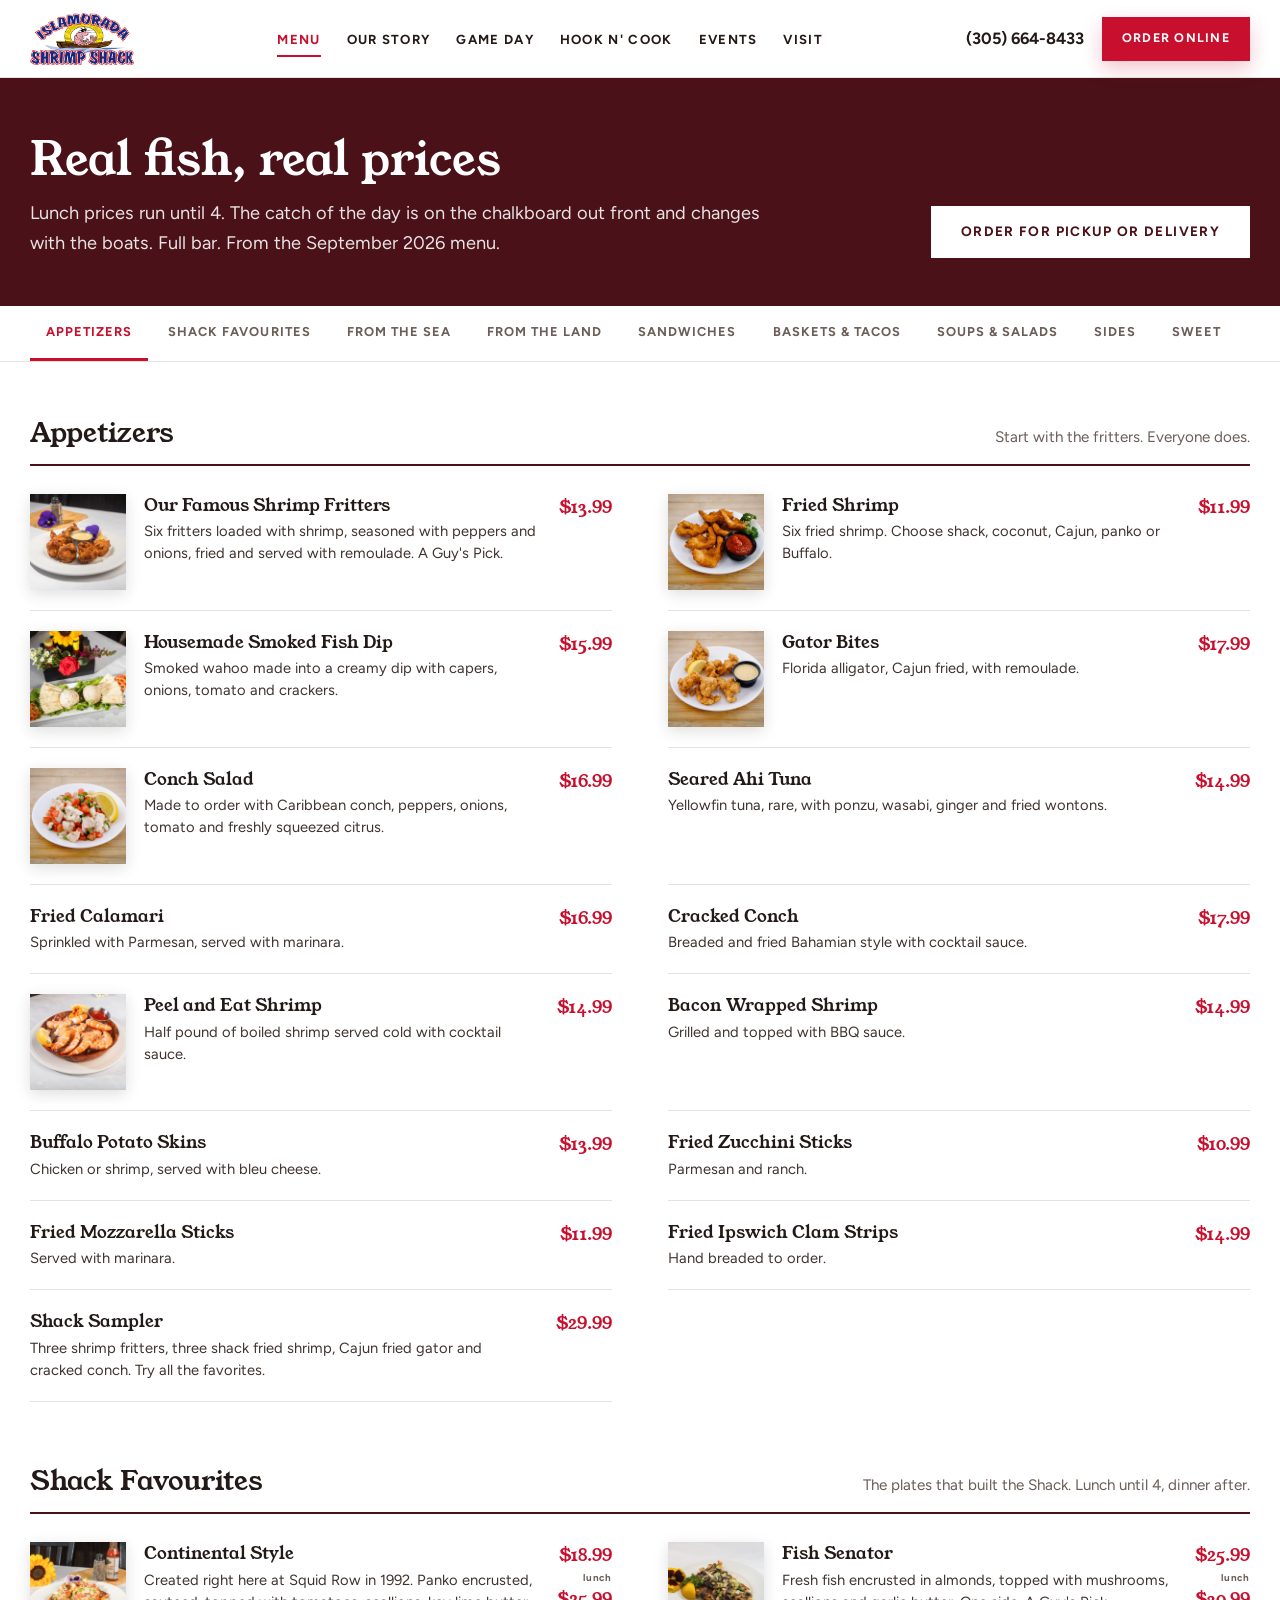
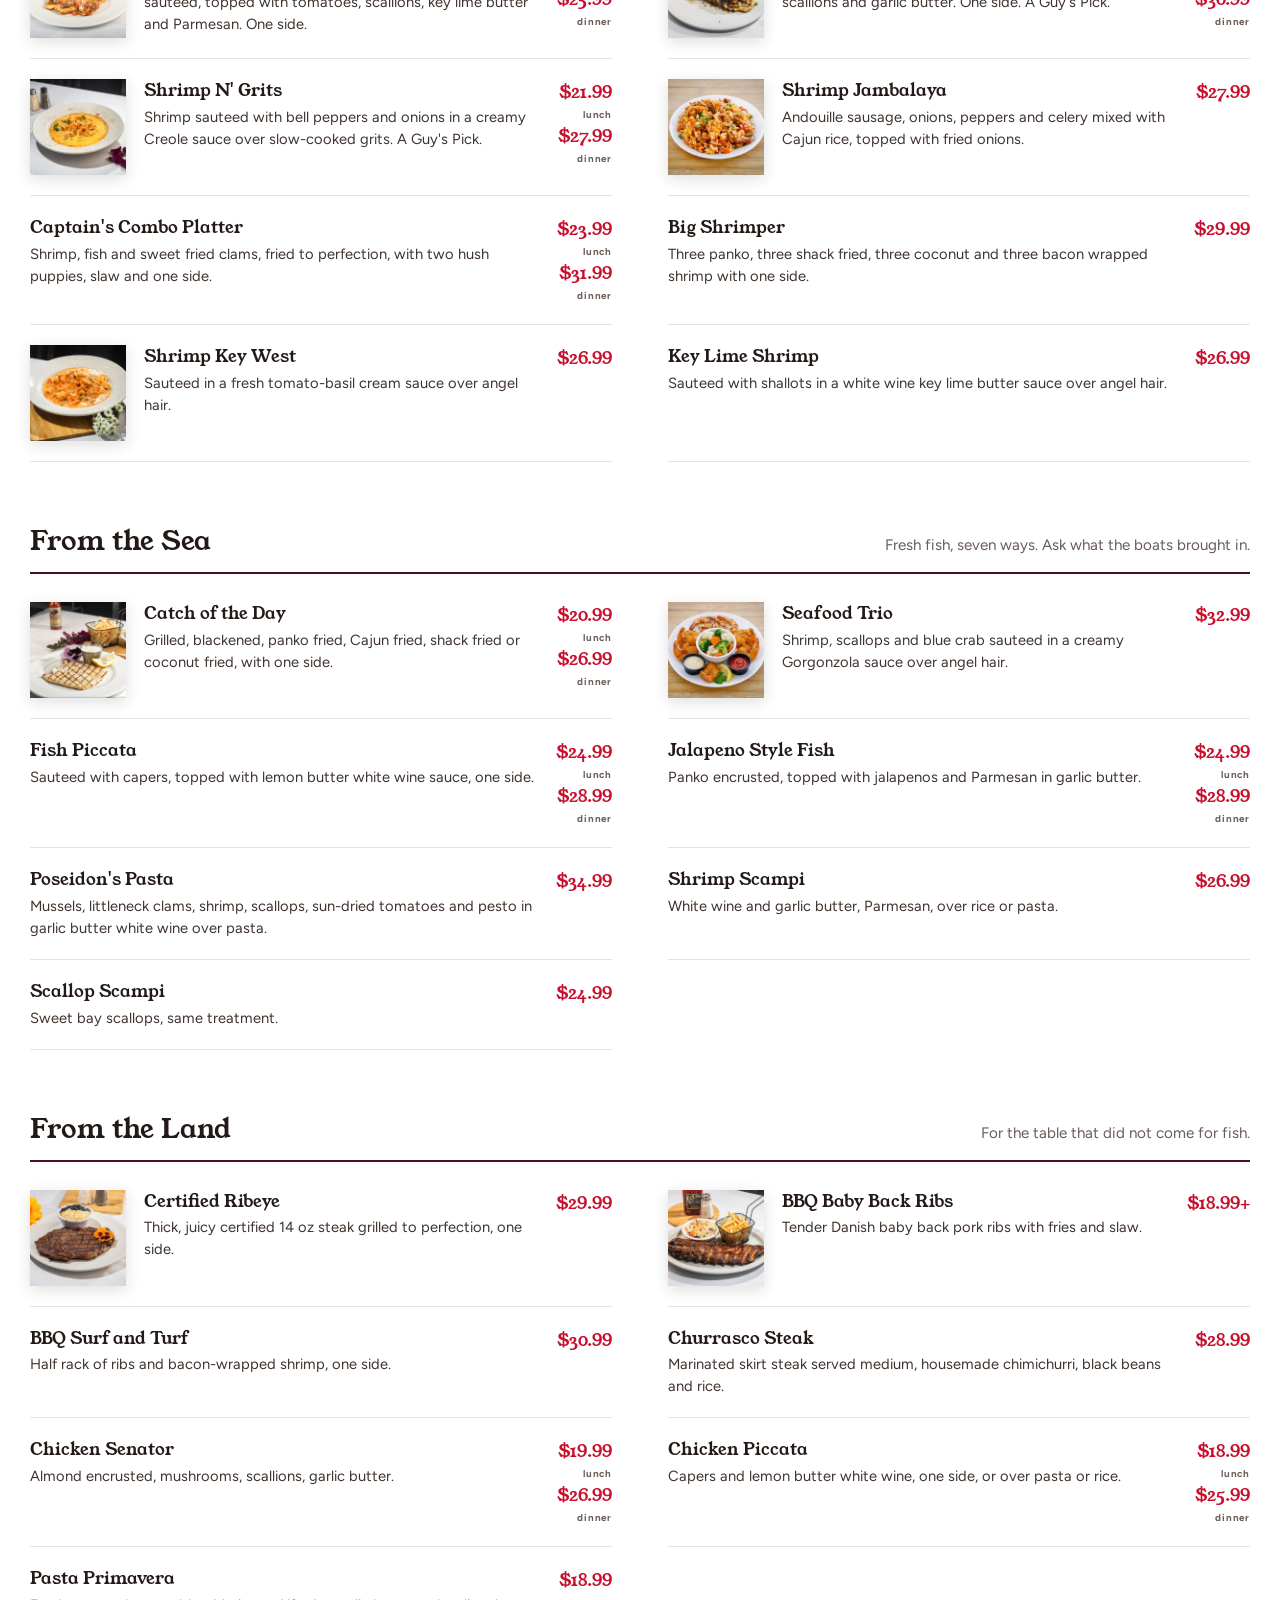
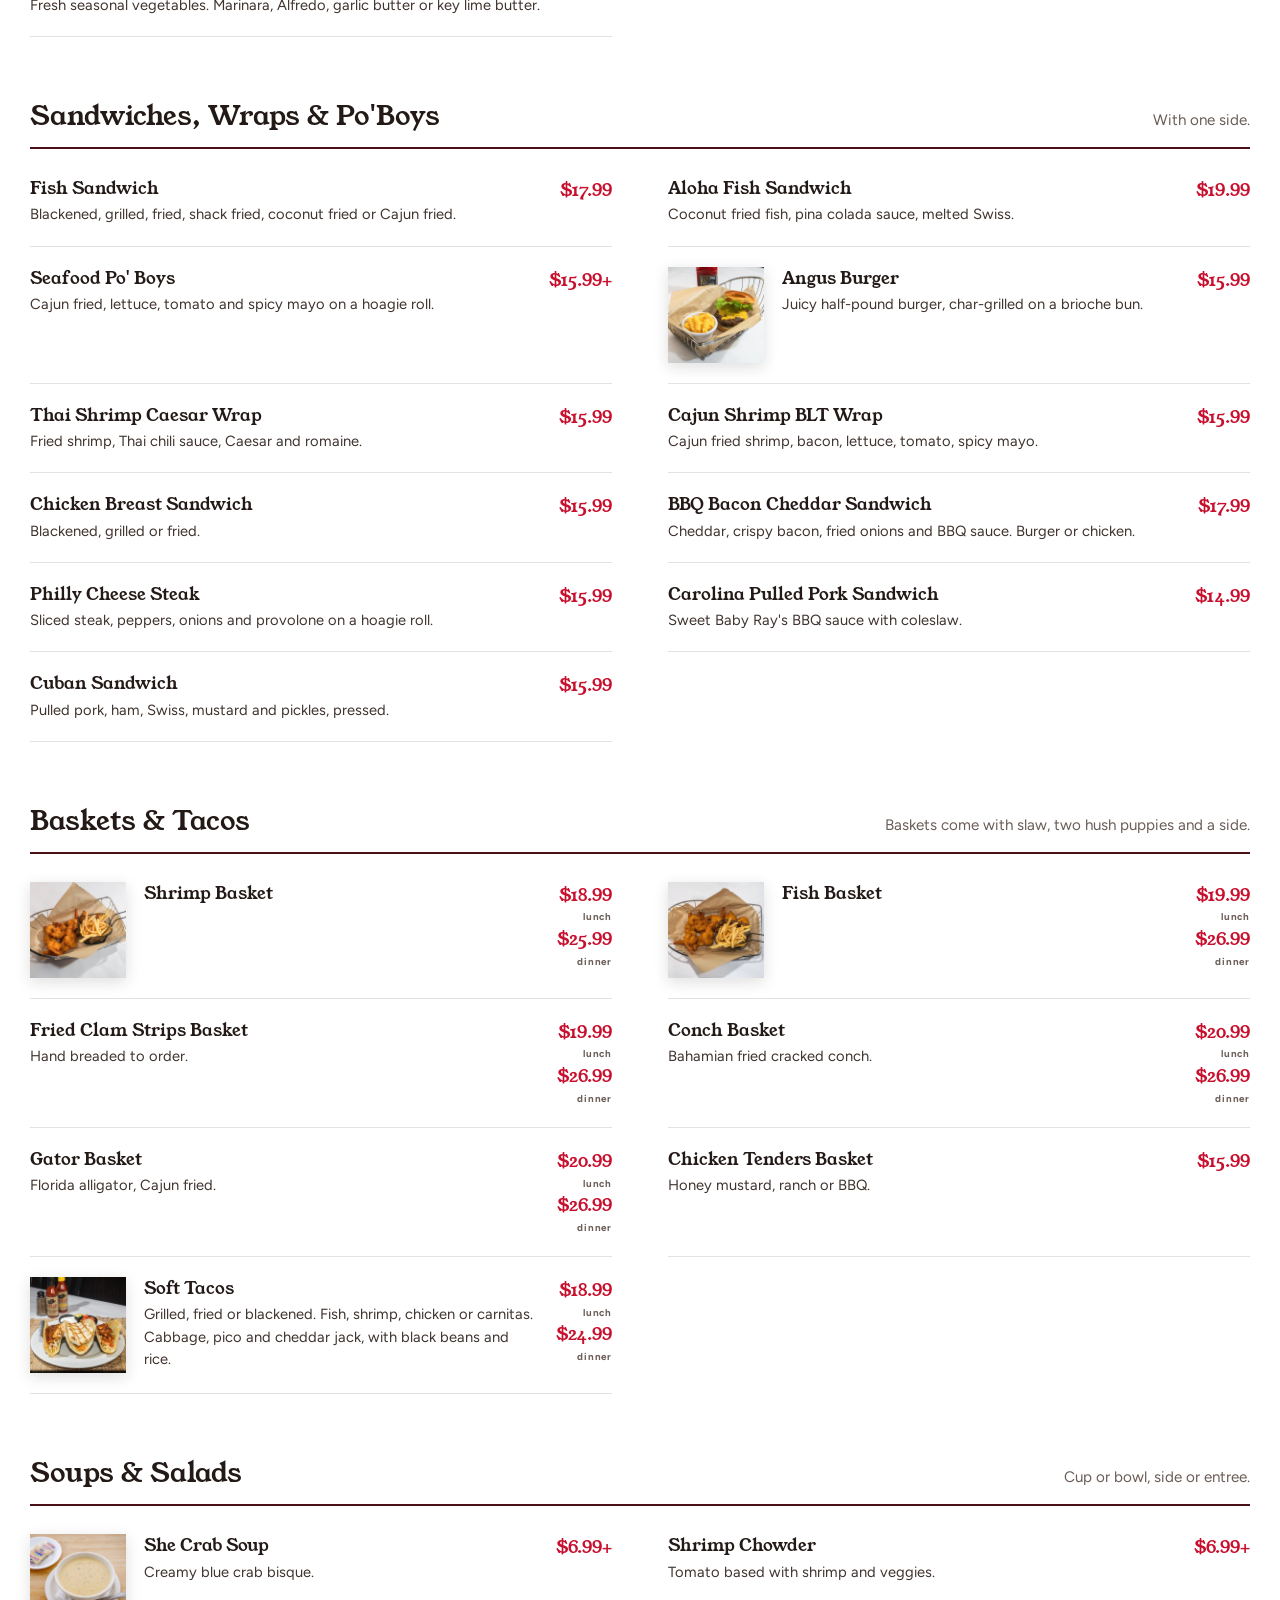
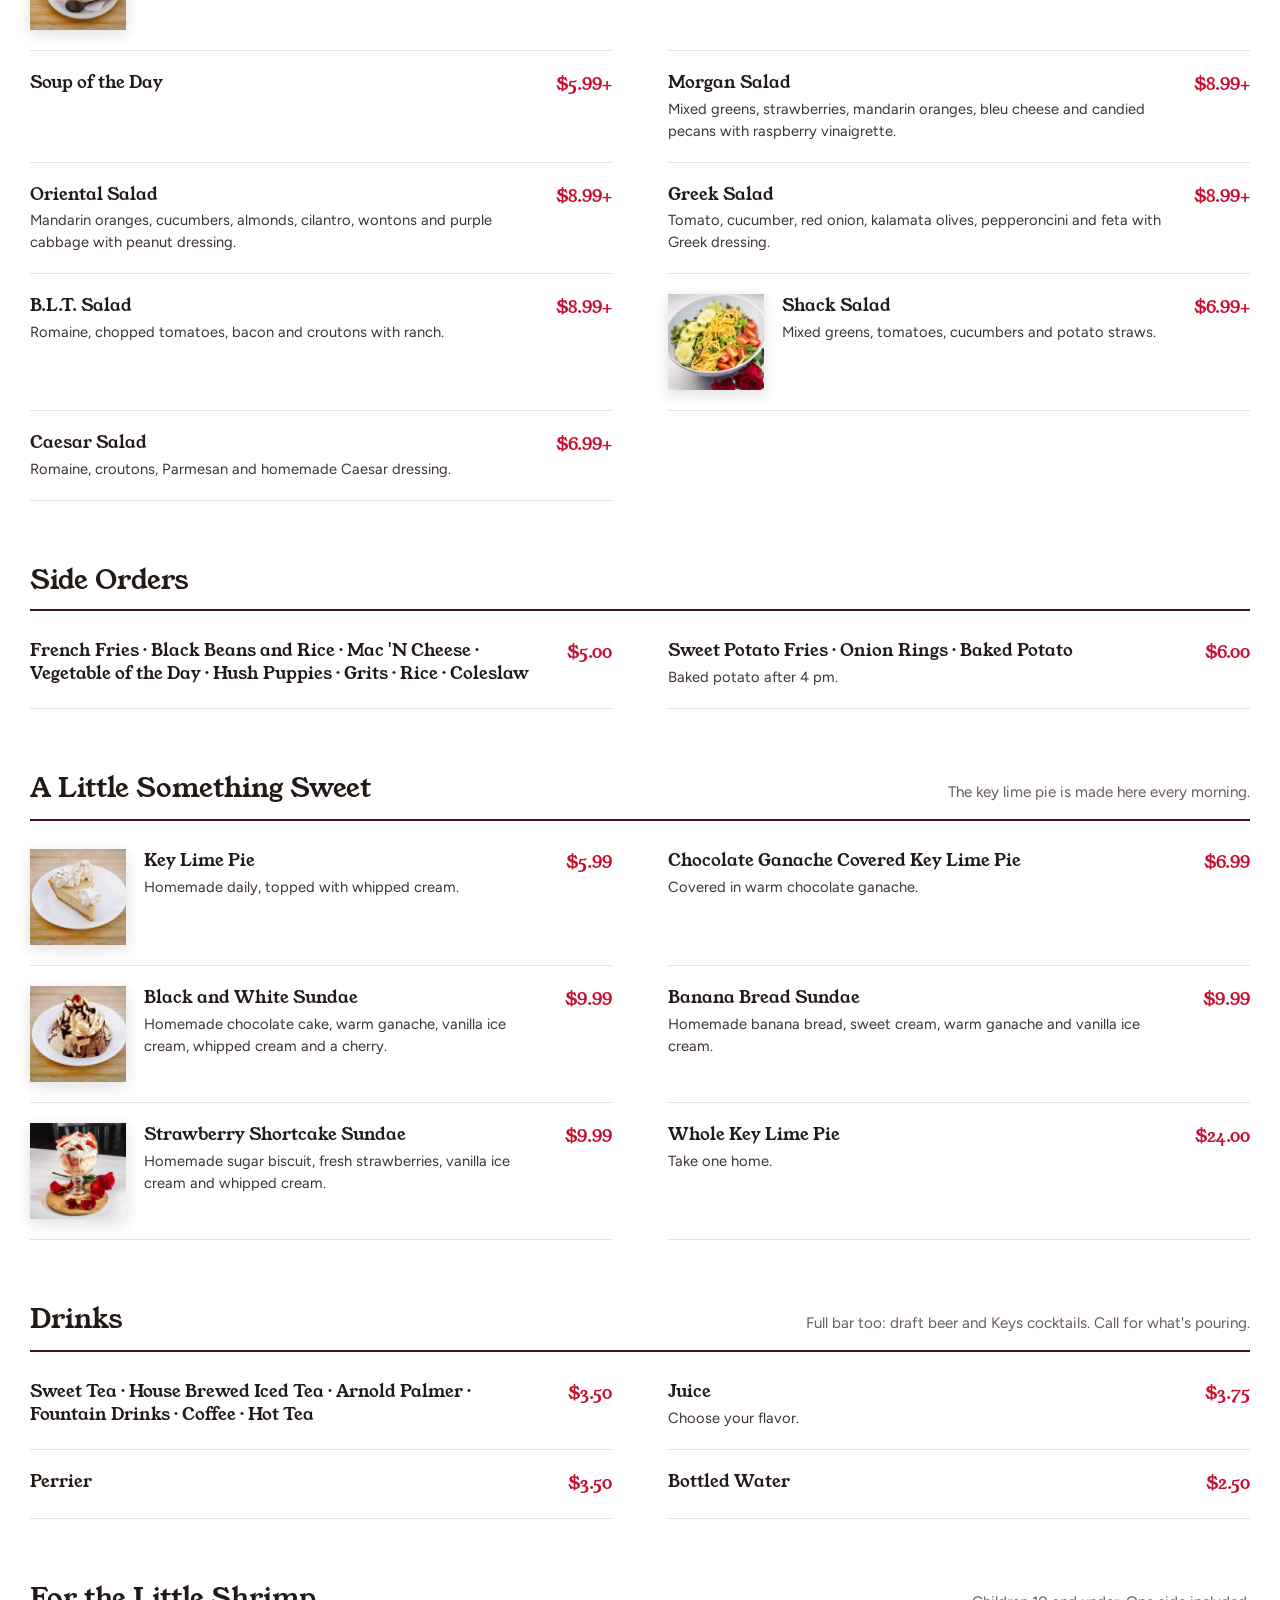
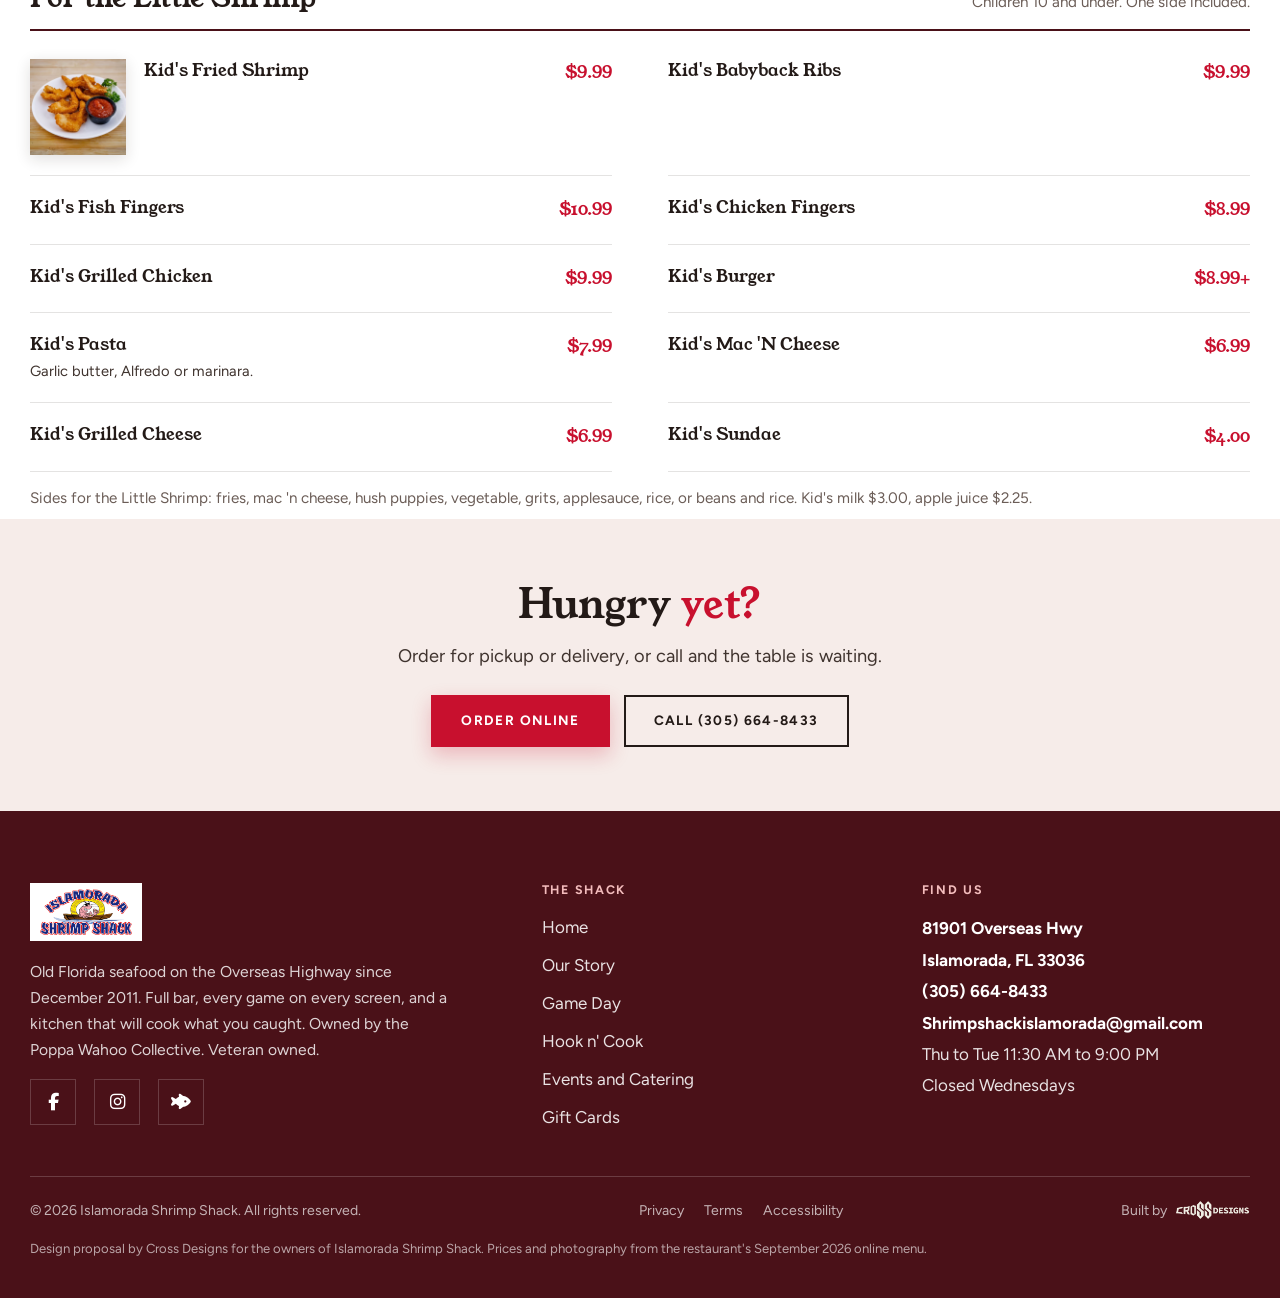
==== commit c5b961b0: "Pass 5: letterboard game day, review carousel, sketch art, footer + hero CTA fixes" ====
--- a/menu.html
+++ b/menu.html
@@ -60,7 +60,7 @@
     <a class="brand" href="index.html" aria-label="Islamorada Shrimp Shack home"><img src="assets/logo-nav.png" alt="Islamorada Shrimp Shack" width="720" height="359"></a>
     <ul class="nav-links">
       <li><a href="menu.html" aria-current="page">Menu</a></li>
-      <li><a href="index.html#story">Our Story</a></li>
+      <li><a href="story.html">Our Story</a></li>
       <li><a href="index.html#gameday">Game Day</a></li>
       <li><a href="index.html#hook">Hook n' Cook</a></li>
       <li><a href="index.html#events">Events</a></li>
@@ -98,7 +98,6 @@
 <header class="menu-hero">
   <div class="container menu-hero-row">
     <div>
-      <p class="kicker">The menu</p>
       <h1 style="font-size:clamp(2rem,3.6vw,3rem)">Real fish, real prices</h1>
       <p class="lede" style="margin:12px 0 0">Lunch prices run until 4. The catch of the day is on the chalkboard out front and changes with the boats. Full bar. From the September 2026 menu.</p>
     </div>
@@ -328,11 +327,11 @@
           <a href="https://poppawahoo.com/" target="_blank" rel="noopener" aria-label="Poppa Wahoo Collective"><i class="fa-solid fa-fish-fins"></i></a>
         </div>
       </div>
-      <div>
+      <div class="foot-links-col">
         <h3>The Shack</h3>
         <ul>
           <li><a href="index.html">Home</a></li>
-          <li><a href="index.html#story">Our Story</a></li>
+          <li><a href="story.html">Our Story</a></li>
           <li><a href="index.html#gameday">Game Day</a></li>
           <li><a href="index.html#hook">Hook n' Cook</a></li>
           <li><a href="index.html#events">Events and Catering</a></li>
--- a/styles.css
+++ b/styles.css
@@ -88,11 +88,11 @@
 .hero-media{grid-column:3/-1;position:relative;min-height:600px}
 .hero-media img{position:absolute;inset:0;width:100%;height:100%;object-fit:cover;object-position:62% 55%}
 .hero h1{max-width:14ch}
-.hero-ctas{display:flex;gap:14px;flex-wrap:wrap;align-items:center;margin-top:4px}
+.hero-ctas{display:grid;grid-template-columns:1fr 1fr;gap:14px;margin-top:4px;max-width:440px}
+.hero-tel-btn{grid-column:1/-1;font-size:1.02rem;padding:19px 28px}
 .stripe{background:var(--scarlet);color:#fff}
-.stripe .container{display:flex;flex-wrap:wrap;align-items:center;gap:6px 0;min-height:58px;font-family:var(--sans);font-weight:700;font-size:.78rem;letter-spacing:.1em;text-transform:uppercase}
-.stripe span{padding:13px 24px 13px 0;margin-right:24px;border-right:1px solid rgba(255,255,255,.35)}
-.stripe span:last-child{border-right:0;margin-right:0}
+.stripe .container{display:flex;flex-wrap:wrap;align-items:center;justify-content:center;gap:6px 40px;min-height:58px;font-family:var(--sans);font-weight:700;font-size:.78rem;letter-spacing:.1em;text-transform:uppercase;text-align:center;padding-block:12px}
+.stripe span{white-space:nowrap}
 .stripe a{color:#fff;text-decoration:none}
 .stripe a:hover{text-decoration:underline}
 
@@ -111,7 +111,11 @@
 .dishes-cta{margin-top:40px;display:flex;gap:14px;flex-wrap:wrap;justify-content:center}
 
 /* timeline */
-.story-intro{max-width:720px;margin-bottom:56px}
+.teaser-grid{display:grid;grid-template-columns:minmax(0,6fr) minmax(0,5fr);gap:64px;align-items:center}
+.teaser-facts{margin:26px 0 30px;padding:0;list-style:none;display:grid;gap:10px}
+.teaser-facts li{padding-left:18px;position:relative;color:var(--ink-2)}
+.teaser-facts li::before{content:"";position:absolute;left:0;top:.62em;width:8px;height:8px;background:var(--scarlet)}
+
 .moment{display:grid;grid-template-columns:1fr 1fr;gap:64px;align-items:center;padding:44px 0;border-top:1px solid var(--line)}
 .moment:first-of-type{border-top:0}
 .moment:nth-child(even) .photo{order:2}
@@ -122,43 +126,57 @@
 .moment .photo img{box-shadow:var(--shadow)}
 
 /* game day */
-.gameday-grid{display:grid;grid-template-columns:minmax(0,6fr) minmax(0,5fr);gap:64px;align-items:center}
-.sched{margin:30px 0 26px;border-top:2px solid var(--oxblood)}
-.sched-row{display:grid;grid-template-columns:170px 1fr;gap:18px;padding:16px 0;border-bottom:1px solid var(--line);align-items:baseline}
-.sched-row b{font-family:var(--serif);font-weight:400;font-size:1.12rem;color:var(--scarlet)}
-.sched-row p{margin:0;color:var(--ink-2);font-size:1rem}
-.sched-row.todo b{color:var(--muted)}
-.sched-row.todo p{color:var(--muted);font-style:italic}
+.gameday-grid{display:grid;grid-template-columns:minmax(0,6fr) minmax(0,5fr);gap:72px;align-items:center}
+.board{background:var(--white);color:var(--ink);box-shadow:0 24px 60px rgba(0,0,0,.35);padding:36px 38px}
+.board-title{font-family:var(--sans);font-weight:700;font-size:.8rem;letter-spacing:.16em;text-transform:uppercase;color:var(--brick);text-align:center;border-bottom:2px solid var(--ink);padding-bottom:14px;margin-bottom:6px}
+.board-row{display:grid;grid-template-columns:auto 1fr;gap:6px 22px;padding:18px 0;border-bottom:1px solid var(--line);align-items:baseline}
+.board-row:last-child{border-bottom:0}
+.board-row b{font-family:var(--serif);font-weight:400;font-size:1.5rem;color:var(--scarlet);line-height:1.1}
+.board-row p{margin:0;color:var(--ink-2);font-size:.98rem}
+.gameday .photo{margin-top:44px}
+.gameday .photo img{box-shadow:0 18px 44px rgba(0,0,0,.4)}
 
 /* hook */
-.hook-band{position:relative;display:grid;grid-template-columns:minmax(0,1fr) minmax(0,1fr)}
-.hook-band > *{min-width:0}
-.hook-media{position:relative;min-height:440px}
-.hook-media img{position:absolute;inset:0;width:100%;height:100%;object-fit:cover;object-position:center 45%}
-.hook-copy{padding:96px 64px 96px 76px;display:flex;flex-direction:column;justify-content:center}
-.hook-copy > *{max-width:540px}
-.styles-list{margin:24px 0 30px;padding:0;list-style:none;font-family:var(--serif);font-size:1.18rem;color:#fff;line-height:1.8}
+.hook-grid{display:grid;grid-template-columns:minmax(0,6fr) minmax(0,6fr);gap:72px;align-items:center}
+.hook-grid > *{min-width:0}
+.hook-art{background:#fff;padding:14px;box-shadow:0 24px 60px rgba(0,0,0,.35)}
+.hook-art img{width:100%;height:auto}
+.hook-art figcaption{padding:12px 6px 4px;color:var(--muted);font-size:.92rem}
+.styles-list{margin:24px 0 30px;padding:0;list-style:none;font-family:var(--serif);font-size:1.12rem;color:#fff;line-height:1.8;overflow-wrap:break-word}
 .styles-list li{display:inline}
-.styles-list li::after{content:"\00b7";margin:0 12px;color:#F3BCBC}
+.styles-list li::after{content:"\00b7";margin:0 10px;color:#F3BCBC}
 .styles-list li:last-child::after{content:""}
-.hook-aside{margin-top:36px;padding-top:24px;border-top:1px solid var(--line-d)}
-.hook-aside b{font-family:var(--serif);font-weight:400;font-size:1.05rem;color:#F3BCBC;display:block;margin-bottom:8px}
-.hook-aside p{margin:0 0 12px;color:rgba(255,255,255,.86);font-size:1rem}
-.hook-aside a{color:#fff;font-weight:700}
+.pw-box{margin-top:36px;background:rgba(255,255,255,.06);border:1px solid var(--line-d);padding:26px 28px}
+.pw-box h3{font-size:1.25rem;color:#fff;margin-bottom:10px}
+.pw-box p{margin:0 0 16px;color:rgba(255,255,255,.86);font-size:1rem}
+.pw-box .btn{border-color:rgba(255,255,255,.6);color:#fff;background:transparent}
+.pw-box .btn:hover{background:#fff;color:var(--oxblood);border-color:#fff}
 
 /* reviews */
-.review-feature{font-family:var(--serif);font-size:clamp(1.6rem,3vw,2.5rem);line-height:1.3;max-width:28ch;margin:0 0 16px;text-wrap:balance}
-.review-who{font-weight:700;font-size:.82rem;letter-spacing:.12em;text-transform:uppercase;color:var(--brick)}
-.proof{margin:44px 0;padding:24px 0;border-top:2px solid var(--oxblood);border-bottom:1px solid var(--line);display:flex;gap:44px;flex-wrap:wrap;align-items:baseline;font-size:1.05rem}
-.proof b{font-family:var(--serif);font-size:2rem;color:var(--scarlet);margin-right:8px;vertical-align:-2px}
-.proof a{color:var(--ink)}
-.review-pair{display:grid;grid-template-columns:1fr 1fr;gap:56px}
-.review-pair blockquote{margin:0;font-size:1.1rem;line-height:1.6;color:var(--ink-2)}
-.review-pair footer{margin-top:12px;font-weight:700;font-size:.82rem;letter-spacing:.1em;text-transform:uppercase;color:var(--muted)}
+.rev-head{display:flex;justify-content:space-between;align-items:end;gap:24px;flex-wrap:wrap;margin-bottom:36px}
+.stats{display:grid;grid-template-columns:repeat(3,1fr);gap:1px;background:var(--line);border:1px solid var(--line);margin-bottom:44px}
+.stat{background:var(--white);padding:26px 28px;text-align:center}
+.stat b{display:block;font-family:var(--serif);font-size:2.4rem;color:var(--ink);line-height:1.1}
+.stat .stars{color:#E8A33D;font-size:.95rem;letter-spacing:2px;display:block;margin:8px 0 6px}
+.stat span{font-size:.92rem;color:var(--muted)}
+.stat a{color:var(--muted)}
+.rev-rail-wrap{position:relative}
+.rev-rail{display:flex;gap:22px;overflow-x:auto;scroll-snap-type:x mandatory;scrollbar-width:none;-ms-overflow-style:none;padding:6px 4px 18px}
+.rev-rail::-webkit-scrollbar{display:none}
+.rev-card{flex:0 0 400px;scroll-snap-align:start;background:var(--white);box-shadow:var(--shadow);padding:30px 32px;display:flex;flex-direction:column}
+.rev-card .stars{color:#E8A33D;font-size:.9rem;letter-spacing:2px;margin-bottom:14px}
+.rev-card blockquote{margin:0;font-size:1.02rem;line-height:1.6;color:var(--ink-2);flex:1}
+.rev-card footer{margin-top:18px;font-weight:700;font-size:.8rem;letter-spacing:.1em;text-transform:uppercase;color:var(--muted)}
+.rev-nav{display:flex;gap:10px}
+.rev-nav button{width:48px;height:48px;border:2px solid var(--ink);background:transparent;cursor:pointer;font-size:1rem;color:var(--ink);transition:background .2s,color .2s}
+.rev-nav button:hover{background:var(--ink);color:#fff}
 
 /* events */
-.events-grid{display:grid;grid-template-columns:minmax(0,5fr) minmax(0,6fr);gap:64px;align-items:center}
-.events-ctas{display:flex;gap:14px;flex-wrap:wrap;align-items:center;margin-top:8px}
+.events-head{max-width:760px;margin-bottom:40px}
+.events-grid{display:grid;grid-template-columns:minmax(0,6fr) minmax(0,5fr);gap:56px;align-items:start}
+.events-photos{display:grid;gap:22px}
+.events-ctas{display:flex;gap:12px;flex-wrap:nowrap;align-items:center;margin-top:8px}
+.events-ctas .btn{flex:0 1 auto;white-space:nowrap}
 .events small{display:block;margin-top:16px;color:var(--muted);font-size:.92rem}
 .events .photo img{box-shadow:var(--shadow)}
 
@@ -252,11 +270,10 @@
   .hero-copy{grid-column:1;padding:56px 0 48px;width:min(1220px,100% - 48px);margin-inline:auto}
   .hero-media{grid-column:1;min-height:440px}
   .dish-grid{grid-template-columns:repeat(2,1fr)}
-  .moment,.gameday-grid,.events-grid,.visit-grid,.faq-grid{grid-template-columns:1fr}
+  .moment,.gameday-grid,.events-grid,.visit-grid,.faq-grid,.teaser-grid,.hook-grid{grid-template-columns:1fr}
   .moment{gap:24px}
   .moment:nth-child(even) .photo{order:0}
-  .hook-band{grid-template-columns:1fr}
-  .hook-copy{padding:64px 24px}
+  .hook-grid{gap:32px}
   .foot-grid{grid-template-columns:1fr 1fr}
   .foot-brand{grid-column:1/-1}
   .mitems{grid-template-columns:1fr}
@@ -275,8 +292,7 @@
   .hero-copy{padding:36px 0 36px;gap:14px;width:min(1220px,100% - 36px)}
   .hero-media{min-height:320px}
   .hero-media img{object-position:60% 55%}
-  .stripe .container{font-size:.68rem;letter-spacing:.06em;padding:8px 0}
-  .stripe span{padding:5px 12px 5px 0;margin-right:12px}
+  .stripe .container{font-size:.7rem;letter-spacing:.06em;gap:4px 18px;padding-block:10px}
   .dishes-head{margin-bottom:24px}
   .dish-grid{grid-template-columns:repeat(2,1fr);gap:14px}
   .dish-body{padding:12px 14px 16px}
@@ -292,18 +308,32 @@
   .moment-year{font-size:1.7rem;margin-bottom:8px}
   .gameday-grid{gap:28px}
   .sched-row{grid-template-columns:1fr;gap:2px;padding:13px 0}
-  .hook-media{min-height:300px}
-  .hook-copy{padding:52px 18px}
-  .styles-list{font-size:1.05rem}
+  .styles-list{font-size:1.02rem}
+  .board{padding:24px 20px}
+  .board-row{grid-template-columns:1fr;gap:2px;padding:14px 0}
+  .board-row b{font-size:1.25rem}
+  .rev-card{flex:0 0 82%;scroll-snap-align:center;padding:22px 20px}
+  .stats{grid-template-columns:1fr;gap:1px}
+  .stat{padding:18px 20px}
+  .stat b{font-size:1.9rem}
+  .gameday .photo{margin-top:28px}
   .styles-list li::after{margin:0 8px}
   .proof{gap:18px 28px;margin:30px 0}
   .review-pair{grid-template-columns:1fr;gap:24px}
-  .events-grid{gap:24px}
+  .events-grid{gap:22px}
+  .events-head{margin-bottom:20px}
+  .events-ctas .btn{flex:1;padding:14px 12px;font-size:.74rem;white-space:nowrap}
+  .teaser-grid{gap:24px}
   .map,.map iframe{min-height:300px}
   .faq-grid{gap:24px}
   .acc-head{font-size:1.05rem}
-  .footer{padding:52px 0 90px}
-  .foot-grid{grid-template-columns:1fr;gap:30px}
+  .footer{padding:44px 0 84px}
+  .foot-grid{grid-template-columns:1fr 1fr;gap:26px 18px;padding-bottom:26px}
+  .foot-brand{grid-column:1/-1}
+  .foot-brand p{font-size:.92rem;margin-bottom:0}
+  .foot-brand img{height:46px;margin-bottom:12px}
+  .footer address{line-height:1.7;font-size:.9rem}
+  .footer ul{gap:8px;font-size:.95rem}
   .foot-bottom{flex-direction:column;align-items:flex-start;gap:14px}
   /* menu page */
   .menu-hero{padding:36px 0 32px}
@@ -316,6 +346,6 @@
   .menu-page .footer{padding-bottom:120px}
 }
 @media (max-width:390px){
-  .hero-ctas{flex-direction:column;align-items:stretch}
-  .hero-ctas .btn{width:100%}
-}
+  .hero-ctas .btn{flex:1}
+  .hero-ctas .hero-tel-btn{flex:1 1 100%;max-width:none;font-size:.95rem}
+}
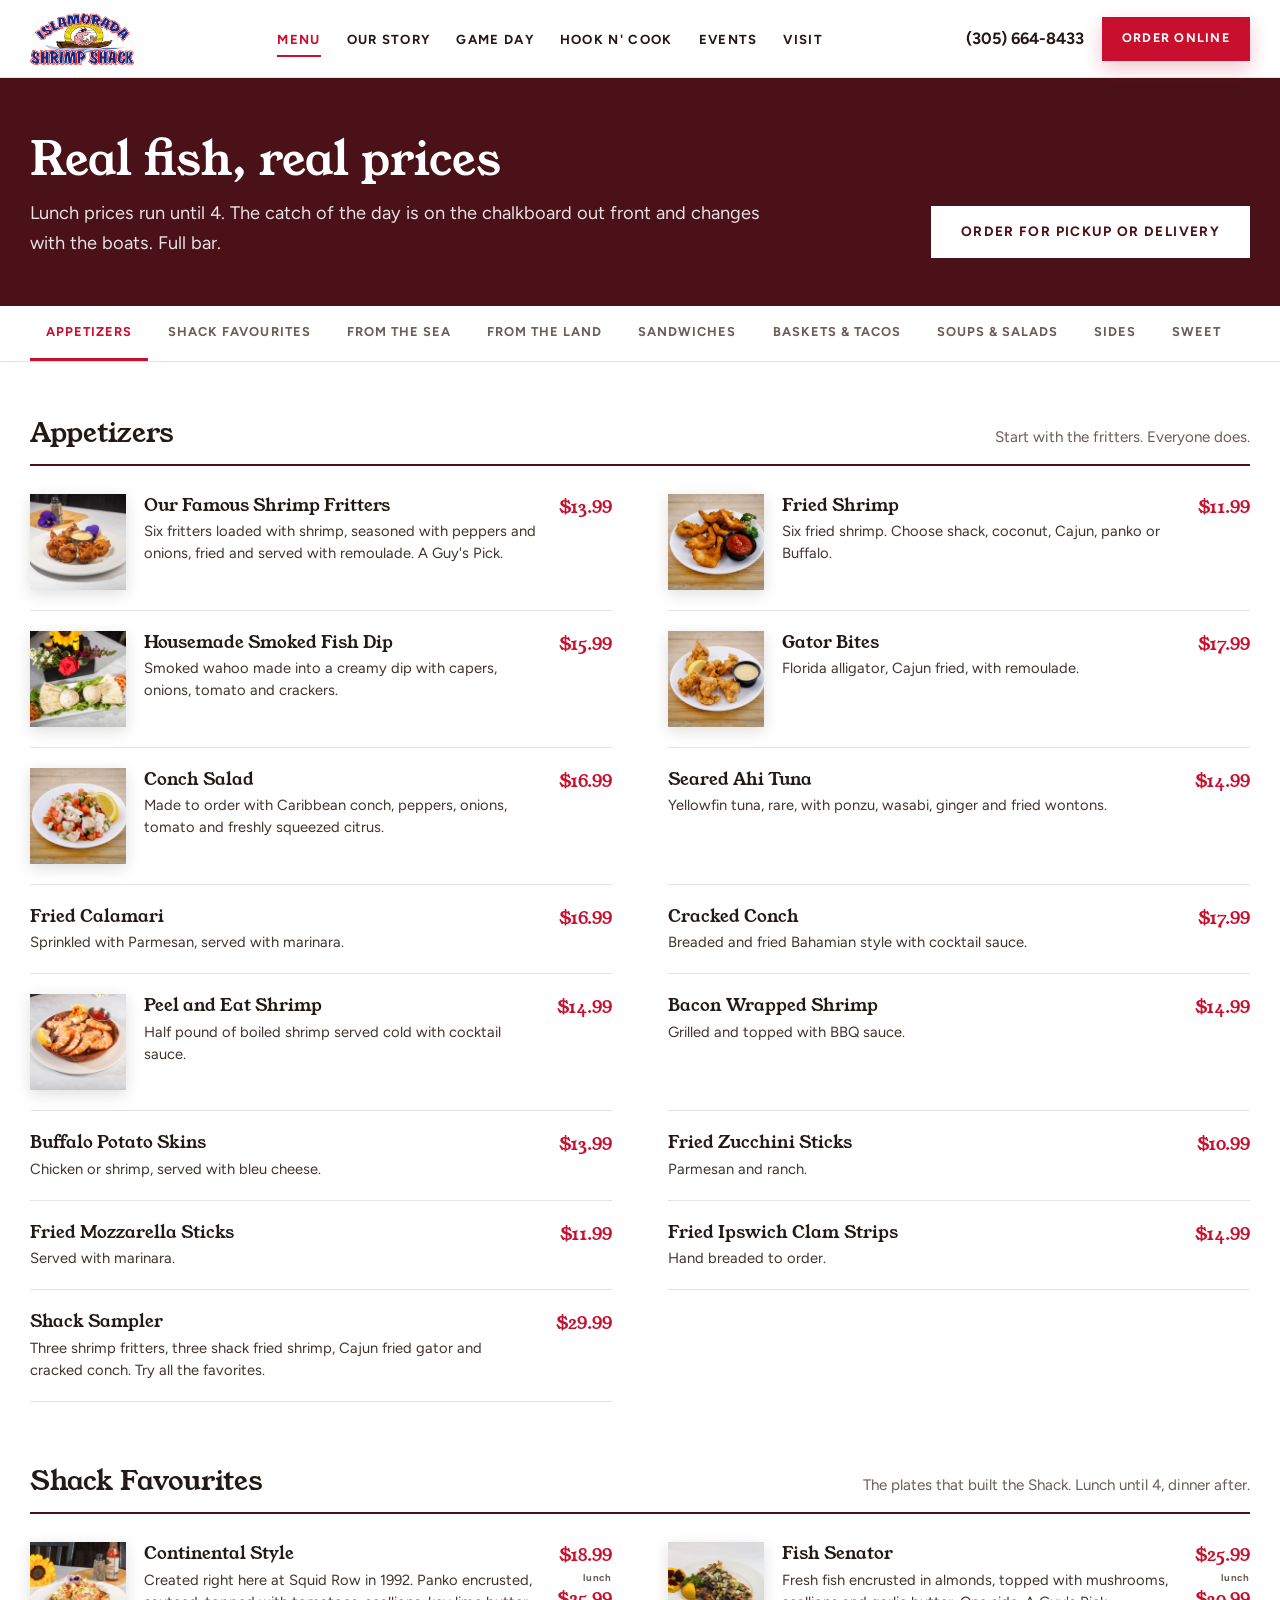
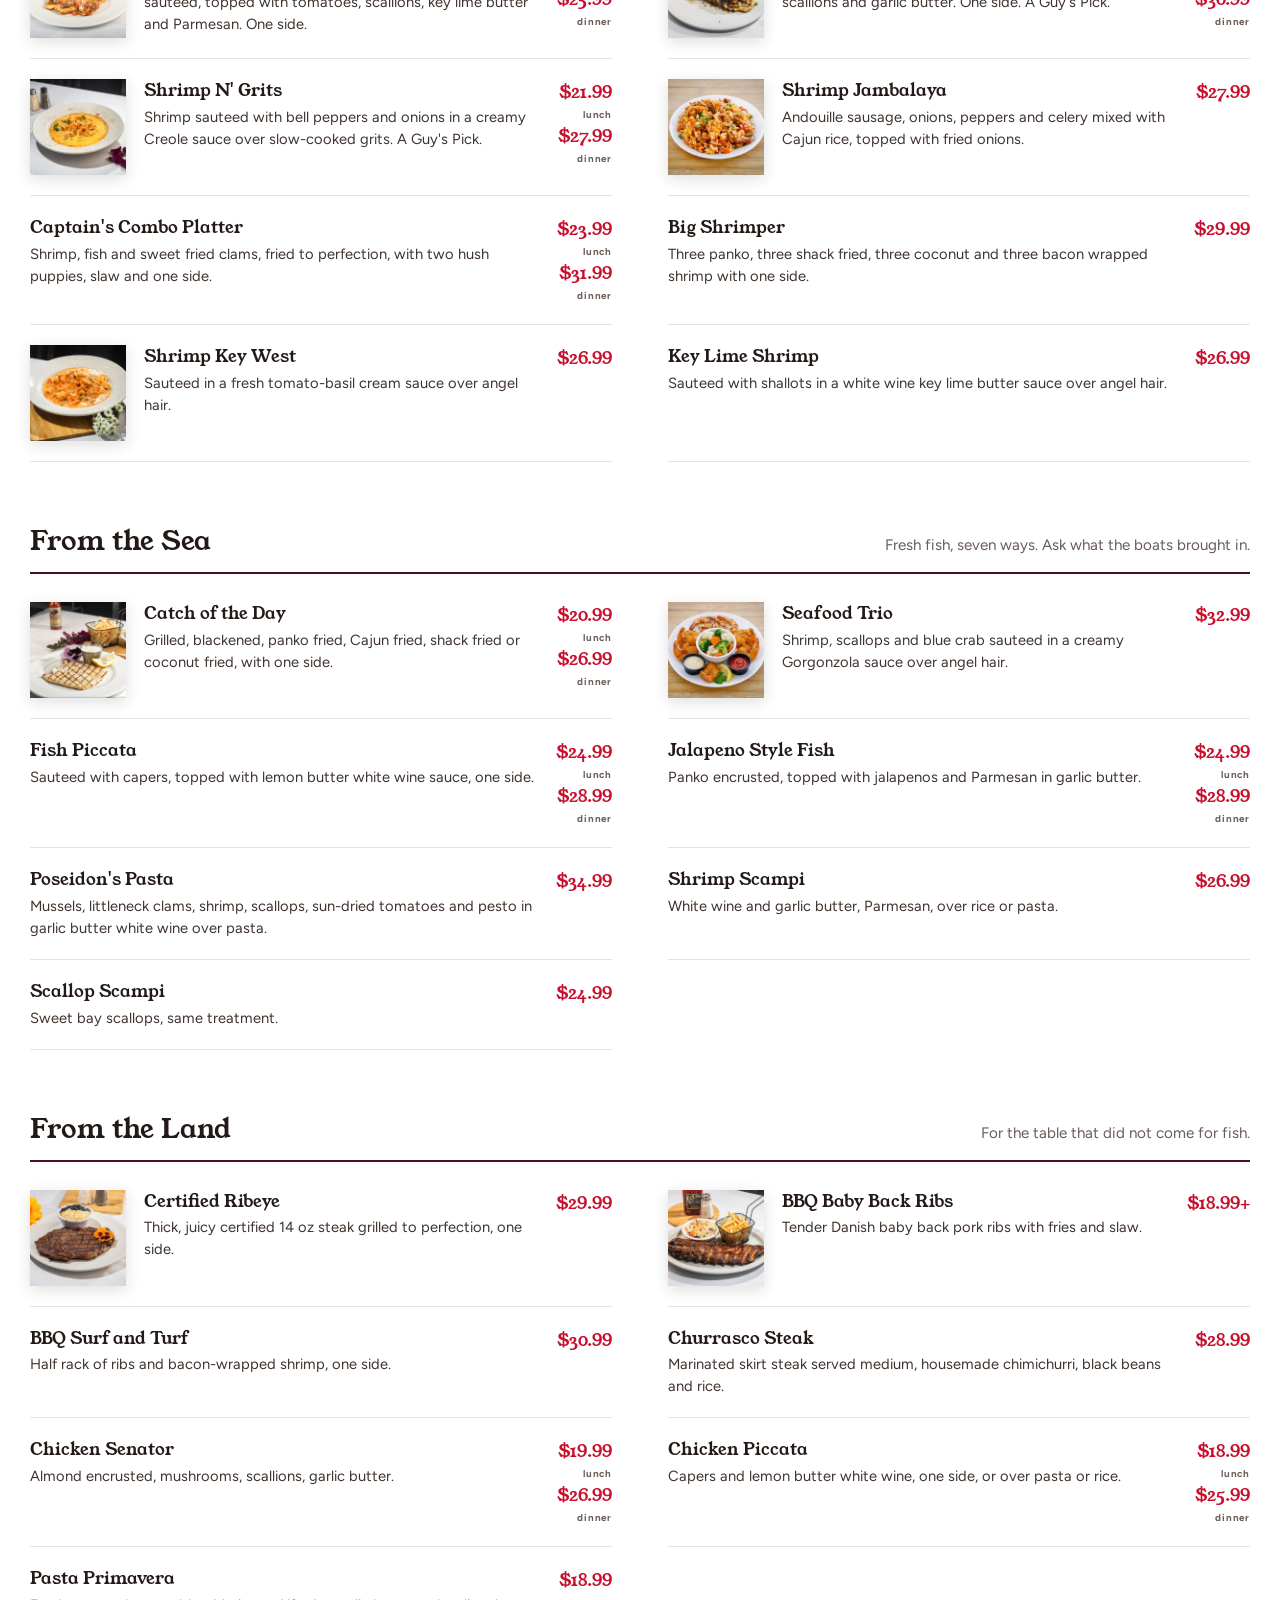
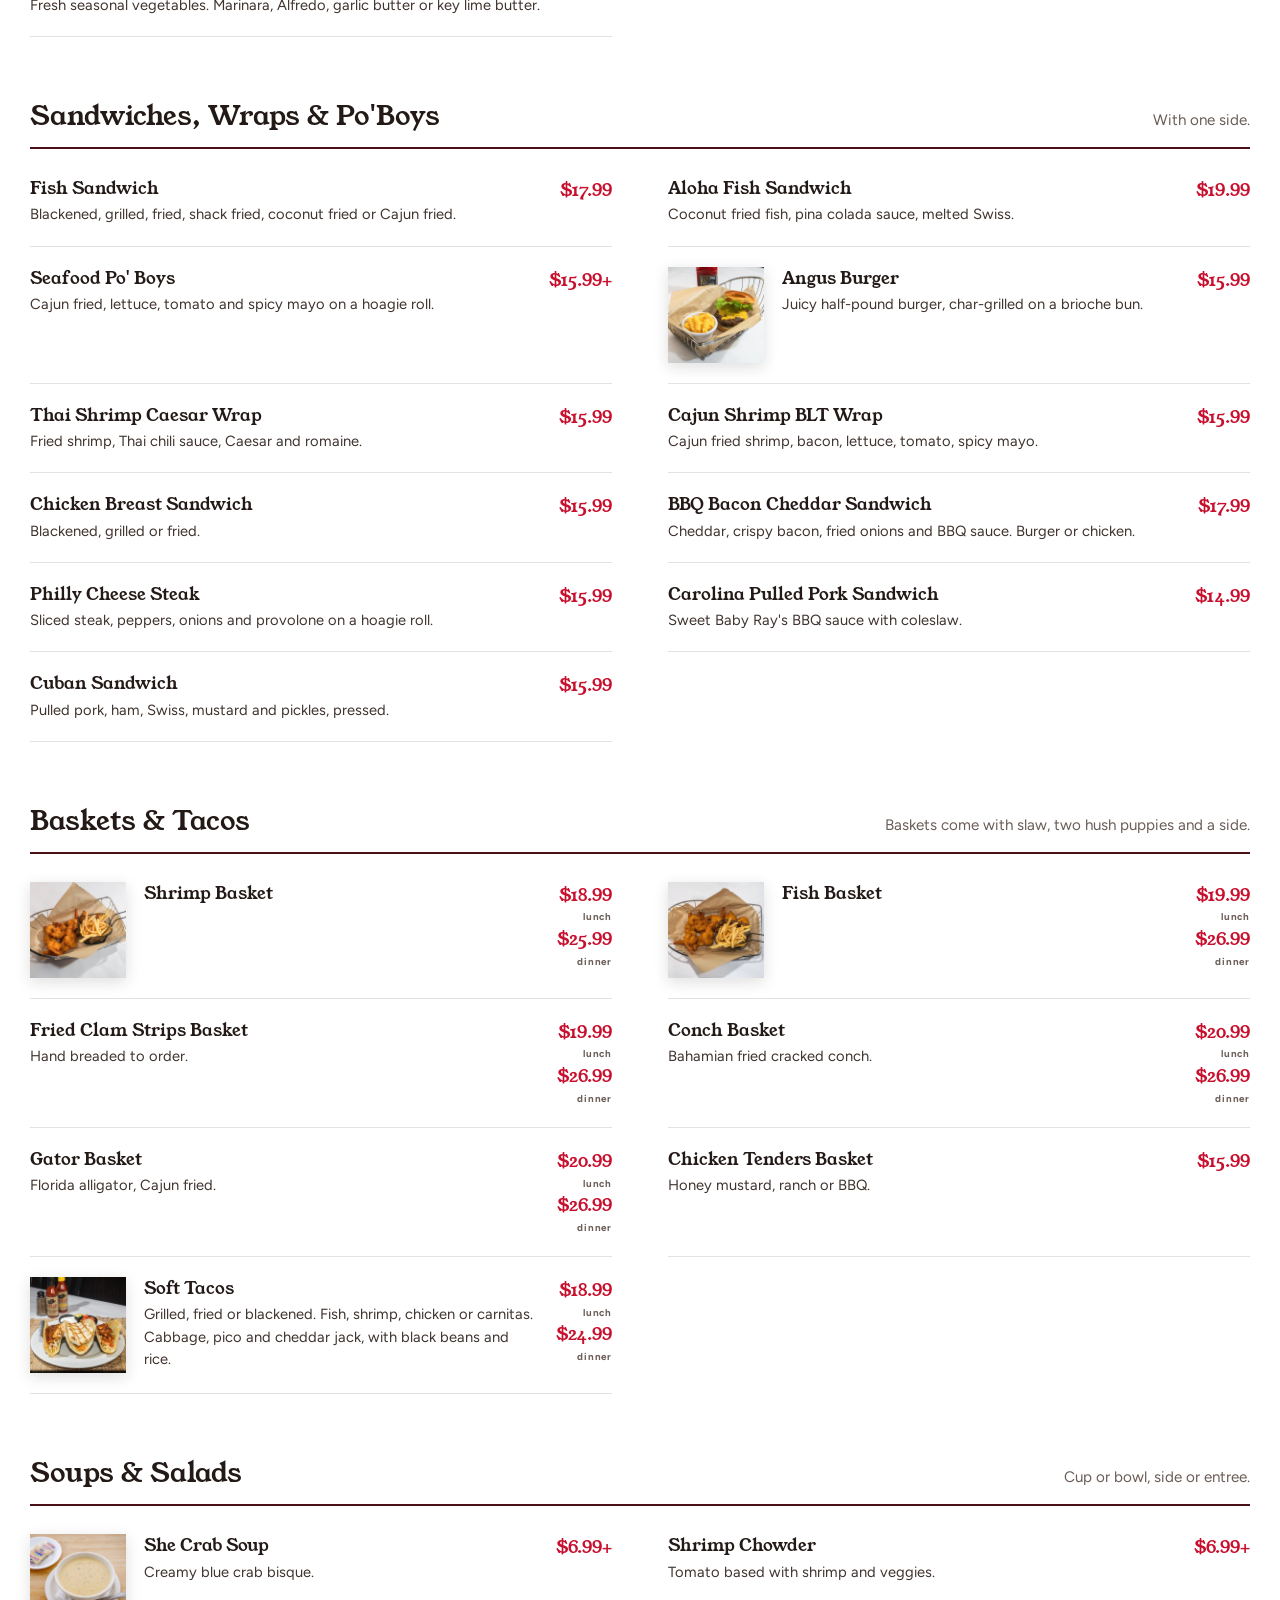
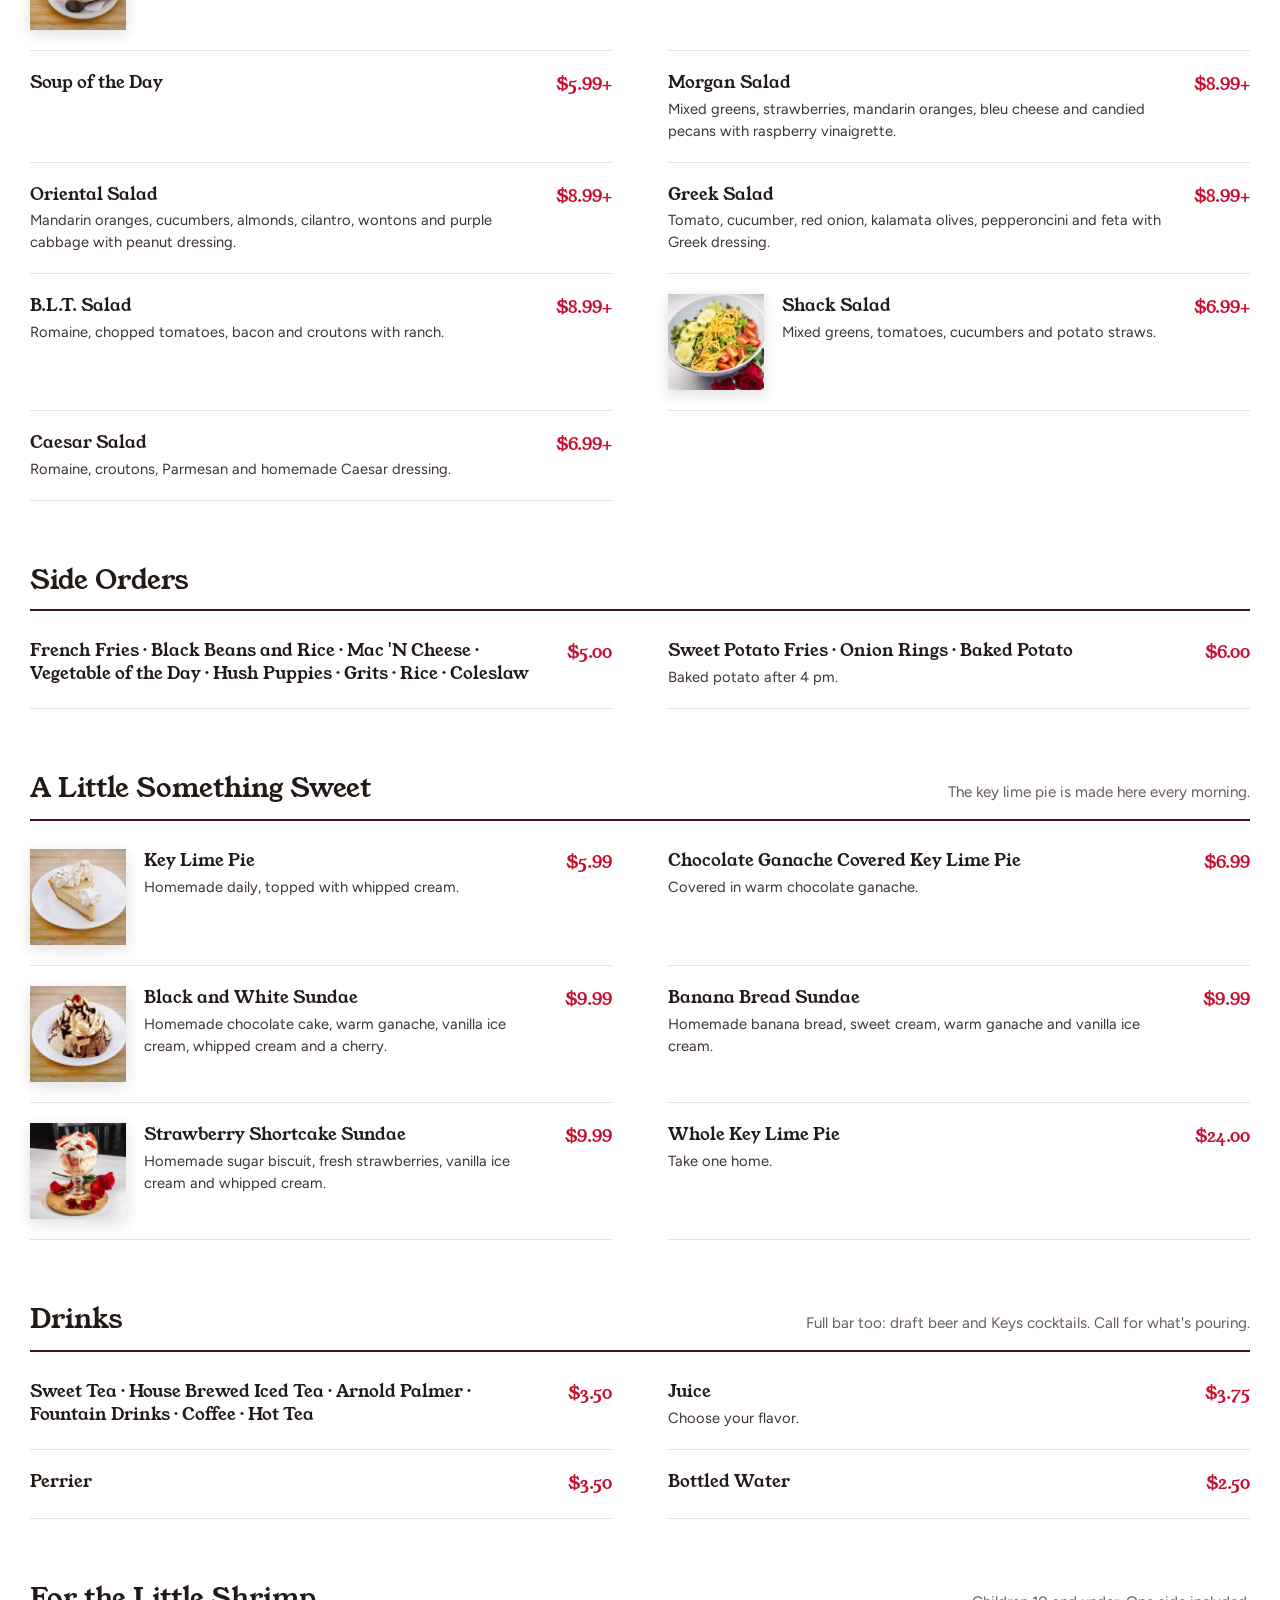
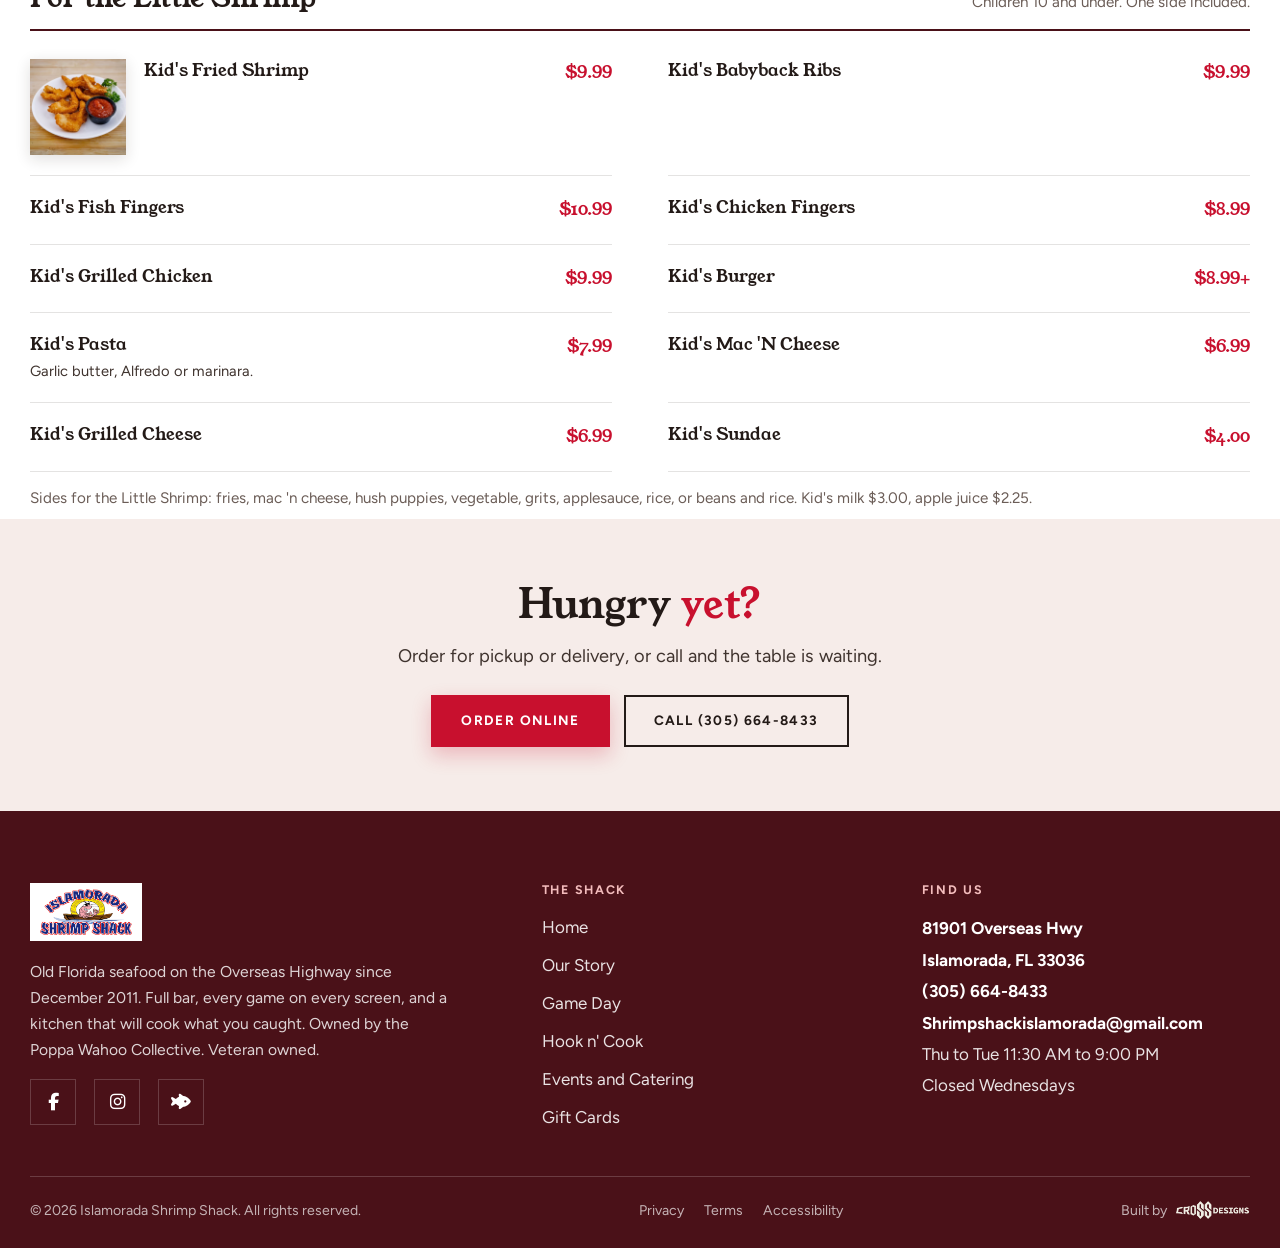
==== commit 7d77b070: "Pass 6: arrows under carousel, compact game day, clean demo copy" ====
--- a/menu.html
+++ b/menu.html
@@ -99,7 +99,7 @@
   <div class="container menu-hero-row">
     <div>
       <h1 style="font-size:clamp(2rem,3.6vw,3rem)">Real fish, real prices</h1>
-      <p class="lede" style="margin:12px 0 0">Lunch prices run until 4. The catch of the day is on the chalkboard out front and changes with the boats. Full bar. From the September 2026 menu.</p>
+      <p class="lede" style="margin:12px 0 0">Lunch prices run until 4. The catch of the day is on the chalkboard out front and changes with the boats. Full bar.</p>
     </div>
     <a class="btn btn-white" href="https://islamoradashrimpshack.com/menu" target="_blank" rel="noopener">Order for Pickup or Delivery</a>
   </div>
@@ -357,7 +357,6 @@
       </div>
       <a class="credit" href="https://crossdesigned.com" target="_blank" rel="noopener" aria-label="Website built by Cross Designs">Built by <img src="assets/cross-designs.png" alt="Cross Designs" width="1079" height="286"></a>
     </div>
-    <p class="demo-note">Design proposal by Cross Designs for the owners of Islamorada Shrimp Shack. Prices and photography from the restaurant's September 2026 online menu.</p>
   </div>
 </footer>
 
--- a/styles.css
+++ b/styles.css
@@ -134,7 +134,7 @@
 .board-row b{font-family:var(--serif);font-weight:400;font-size:1.5rem;color:var(--scarlet);line-height:1.1}
 .board-row p{margin:0;color:var(--ink-2);font-size:.98rem}
 .gameday .photo{margin-top:44px}
-.gameday .photo img{box-shadow:0 18px 44px rgba(0,0,0,.4)}
+.gameday .photo img{box-shadow:0 18px 44px rgba(0,0,0,.4);max-height:340px;object-fit:cover;object-position:center 42%;width:100%}
 
 /* hook */
 .hook-grid{display:grid;grid-template-columns:minmax(0,6fr) minmax(0,6fr);gap:72px;align-items:center}
@@ -153,7 +153,8 @@
 .pw-box .btn:hover{background:#fff;color:var(--oxblood);border-color:#fff}
 
 /* reviews */
-.rev-head{display:flex;justify-content:space-between;align-items:end;gap:24px;flex-wrap:wrap;margin-bottom:36px}
+.rev-head{margin-bottom:36px}
+.rev-nav{display:flex;gap:10px;justify-content:center;margin-top:10px}
 .stats{display:grid;grid-template-columns:repeat(3,1fr);gap:1px;background:var(--line);border:1px solid var(--line);margin-bottom:44px}
 .stat{background:var(--white);padding:26px 28px;text-align:center}
 .stat b{display:block;font-family:var(--serif);font-size:2.4rem;color:var(--ink);line-height:1.1}
@@ -167,7 +168,6 @@
 .rev-card .stars{color:#E8A33D;font-size:.9rem;letter-spacing:2px;margin-bottom:14px}
 .rev-card blockquote{margin:0;font-size:1.02rem;line-height:1.6;color:var(--ink-2);flex:1}
 .rev-card footer{margin-top:18px;font-weight:700;font-size:.8rem;letter-spacing:.1em;text-transform:uppercase;color:var(--muted)}
-.rev-nav{display:flex;gap:10px}
 .rev-nav button{width:48px;height:48px;border:2px solid var(--ink);background:transparent;cursor:pointer;font-size:1rem;color:var(--ink);transition:background .2s,color .2s}
 .rev-nav button:hover{background:var(--ink);color:#fff}
 
@@ -226,7 +226,6 @@
 .foot-bottom .links a:hover{color:#fff}
 .credit{display:inline-flex;align-items:center;gap:8px;color:rgba(255,255,255,.68);text-decoration:none}
 .credit img{height:20px;width:auto}
-.demo-note{margin-top:16px;font-size:.82rem;color:rgba(255,255,255,.62)}
 
 /* ===== menu page ===== */
 .menu-hero{margin-top:var(--nav-h);background:var(--oxblood);color:#fff;padding:56px 0 48px}
@@ -317,6 +316,7 @@
   .stat{padding:18px 20px}
   .stat b{font-size:1.9rem}
   .gameday .photo{margin-top:28px}
+  .gameday .photo img{max-height:none;object-fit:fill;object-position:initial}
   .styles-list li::after{margin:0 8px}
   .proof{gap:18px 28px;margin:30px 0}
   .review-pair{grid-template-columns:1fr;gap:24px}
